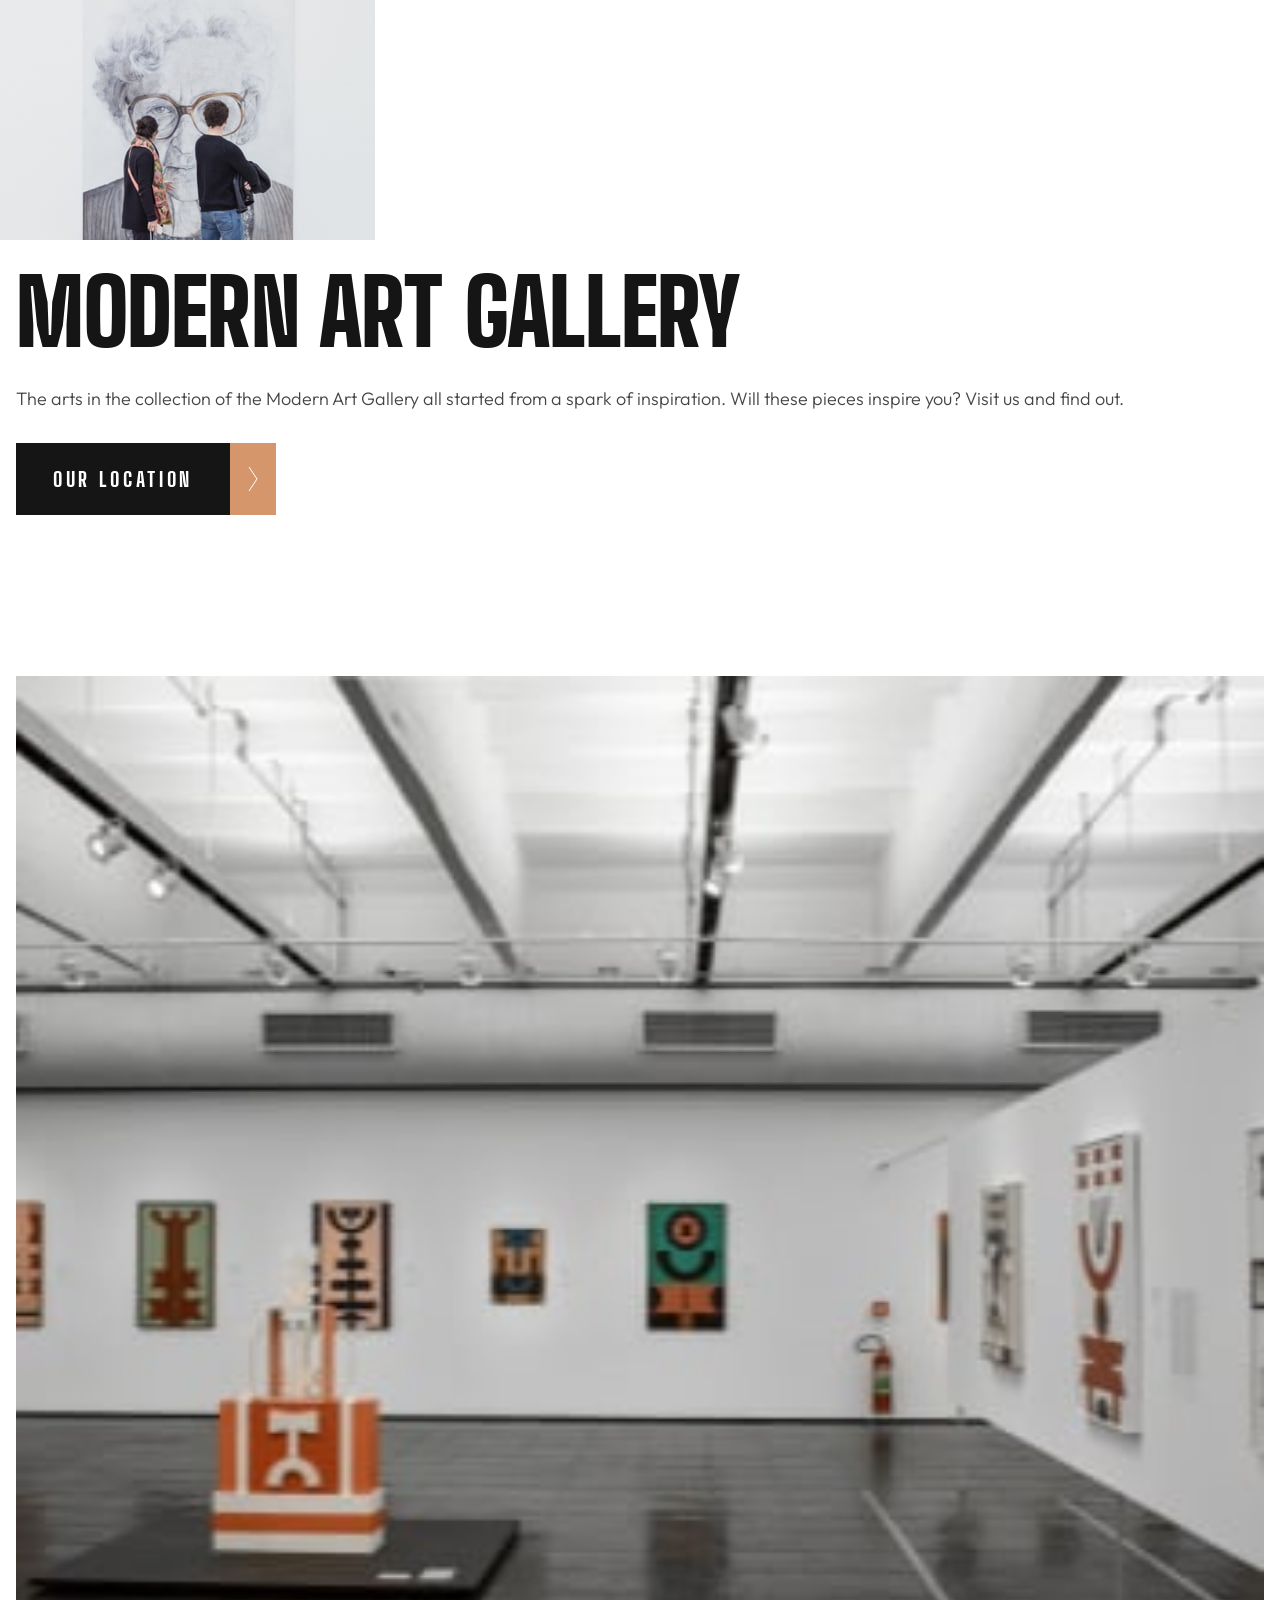
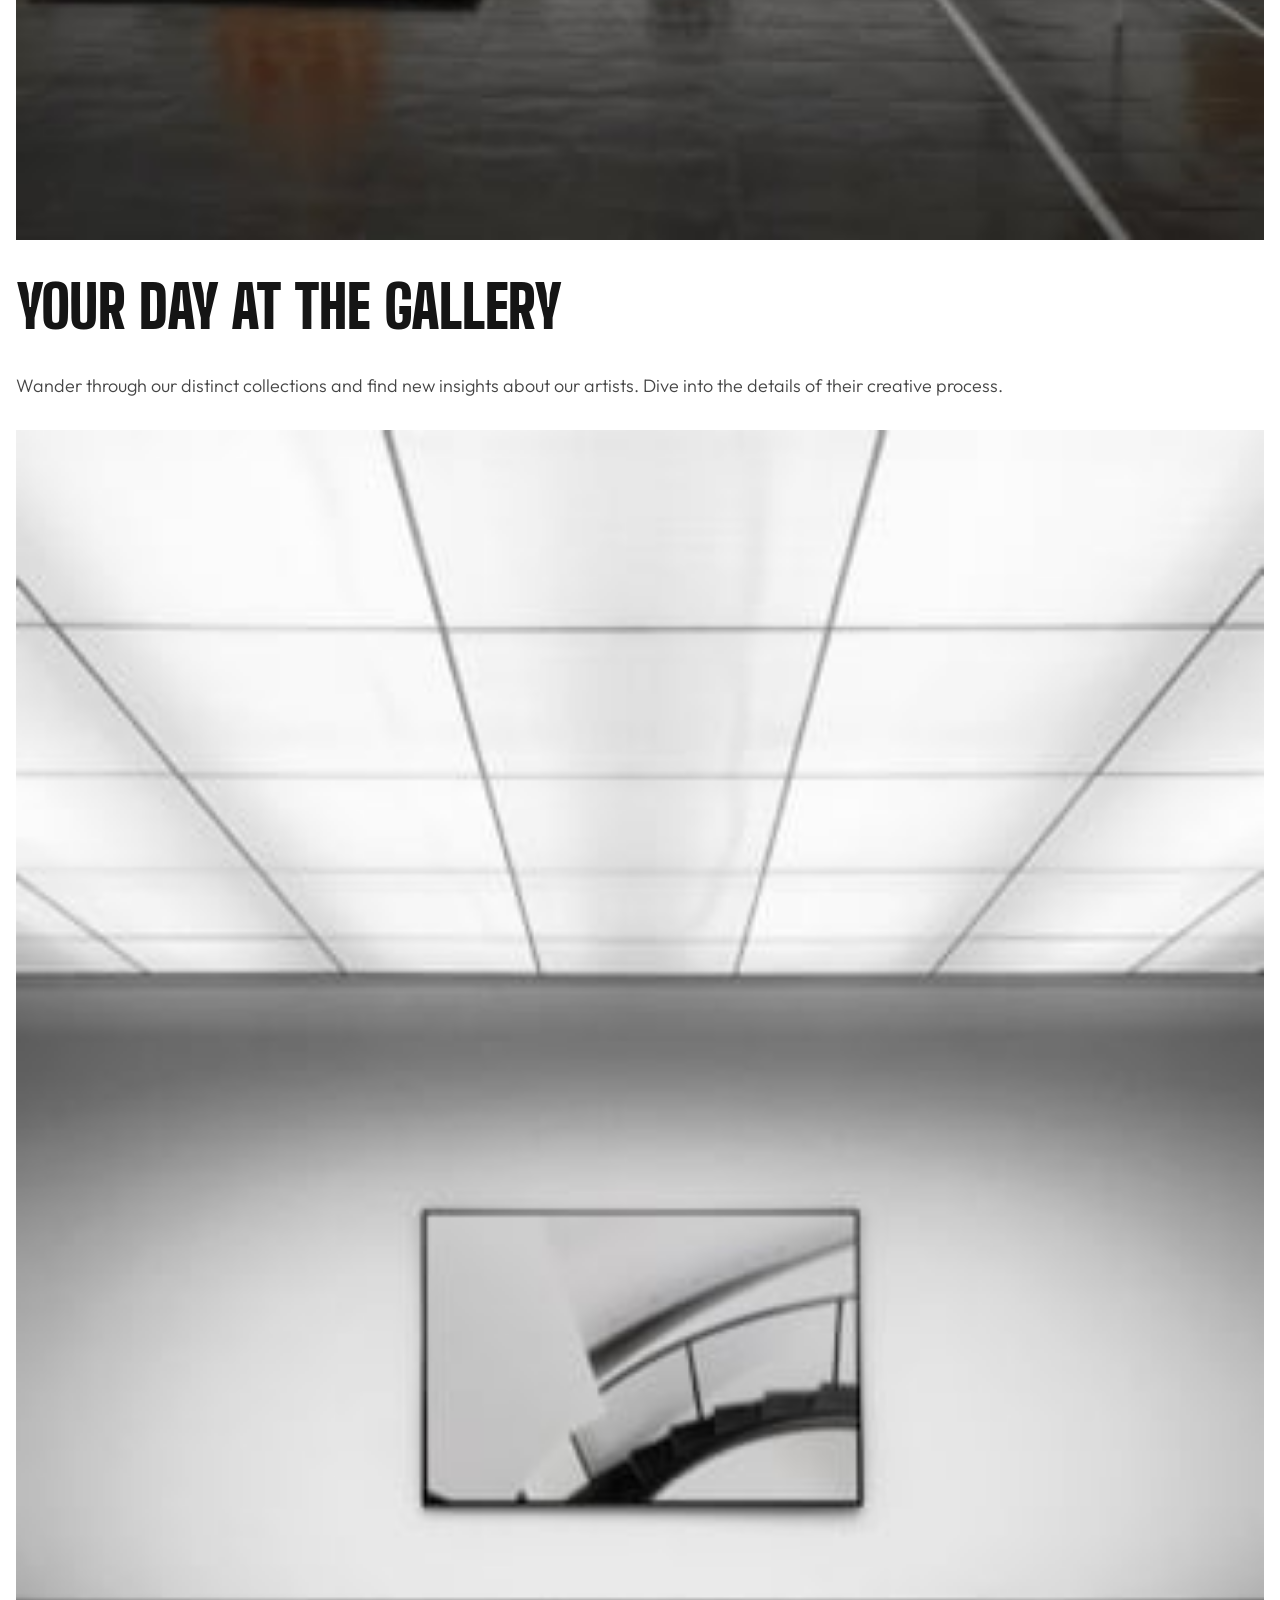
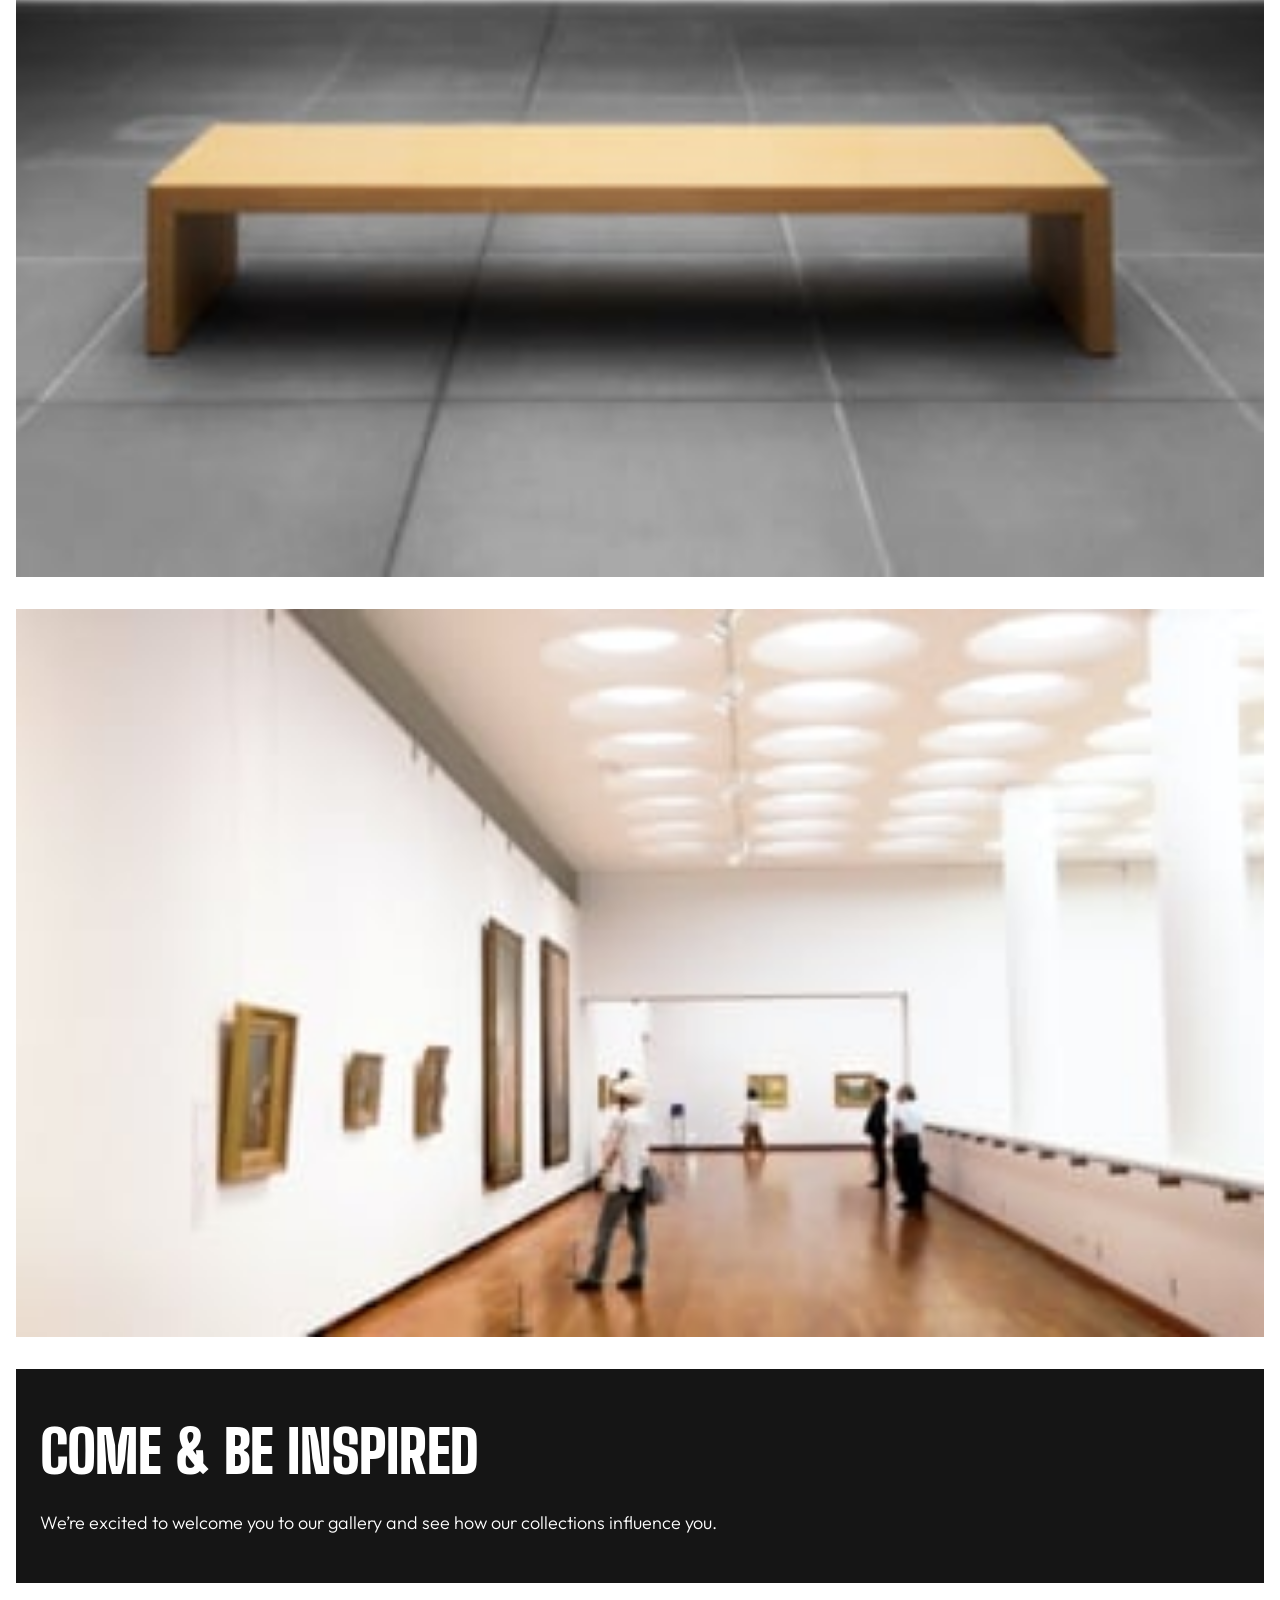
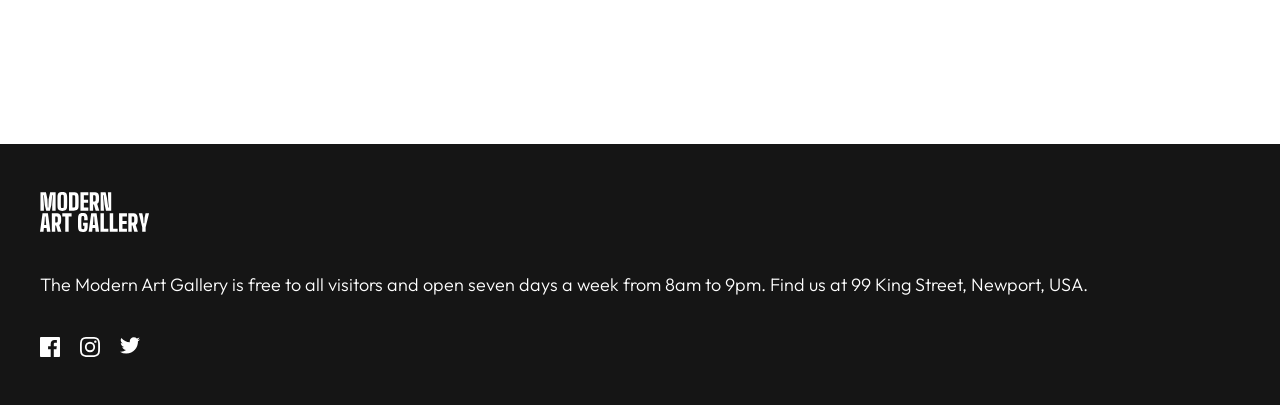
==== index.html @ 64b4a9fd "Added styling for mobile view layout and theme - Tablet and Desktop not yet complete" ====
<!DOCTYPE html>
<html lang='en'>
  <head>
    <meta charset='UTF-8'>
    <meta name='viewport' content='width=device-width, initial-scale=1.0'>
    <link rel='stylesheet' href='./style.css'>
    <link rel='shortcut icon' href='./assets/favicon-32x32.png' type='image/x-icon'>
    <title>Art Gallery | Welcome</title>
  </head>
  <body>
    <main class='container'>
      <picture>
        <img src='./assets/mobile/image-hero.jpg' alt=''>
      </picture>
      <div class='gallery-info section-wrapper'>
        <h1 class='text-preset-1'>MODERN ART GALLERY</h1>
        <p class='text-preset-7'>
          The arts in the collection of the Modern Art Gallery all started
          from a spark of inspiration. Will these pieces inspire you? Visit
          us and find out.
        </p>
        <a href='location.html' class='button text-preset-6'>
          <p class='text-preset-6 button-text'>OUR LOCATION</p>
          <div class='button-icon'>
            <img src='./assets/icon-arrow-right.svg' alt='' >
          </div>
          
        </a>
      </div>
    </main>

    <div class='container'>
      <section class='gallery-section section-wrapper'>
        <img src='./assets/mobile/image-grid-1.jpg' alt=''>
        <h2 class='text-preset-3'>YOUR DAY AT THE GALLERY</h2>
        <p class='text-preset-7'>
          Wander through our distinct collections and find new insights about
          our artists. Dive into the details of their creative process.
        </p>
      </section>
      <section class='inspiration-section section-wrapper'>
        <img src='./assets/mobile/image-grid-2.jpg' alt=''>
        <img src='./assets/mobile/image-grid-3.jpg' alt=''>
        <div class='dark-wrapper'>
          <h2 class='text-preset-3'>COME &amp; BE INSPIRED</h2>
          <p class='text-preset-7'>
            We’re excited to welcome you to our gallery and see how our collections
            influence you.
          </p>
        </div>
      </section>
    </div>

    <footer class='footer'>
      <img src='./assets/logo-light.svg' alt='Modern Art Gallery' class='footer-logo'>
      <p class='text-preset-7'>
        The Modern Art Gallery is free to all visitors and open seven days a week
        from 8am to 9pm. Find us at 99 King Street, Newport, USA.
      </p>
      <div class='social-media-icons'>
        <svg width="20" height="20" xmlns="http://www.w3.org/2000/svg">
          <path d="M18.896 0H1.104C.494 0 0 .494 0 1.104v17.793C0 19.506.494 20 1.104 20h9.58v-7.745H8.076V9.237h2.606V7.01c0-2.583 1.578-3.99 3.883-3.99 1.104 0 2.052.082 2.329.119v2.7h-1.598c-1.254 0-1.496.597-1.496 1.47v1.928h2.989l-.39 3.018h-2.6V20h5.098c.608 0 1.102-.494 1.102-1.104V1.104C20 .494 19.506 0 18.896 0Z" fill="#FFF"/>
        </svg>
        <svg width="20" height="20" xmlns="http://www.w3.org/2000/svg">
          <path d="M10 1.802c2.67 0 2.987.01 4.042.059 2.71.123 3.975 1.409 4.099 4.099.048 1.054.057 1.37.057 4.04 0 2.672-.01 2.988-.057 4.042-.124 2.687-1.387 3.975-4.1 4.099-1.054.048-1.37.058-4.041.058-2.67 0-2.987-.01-4.04-.058-2.718-.124-3.977-1.416-4.1-4.1-.048-1.054-.058-1.37-.058-4.041 0-2.67.01-2.986.058-4.04.124-2.69 1.387-3.977 4.1-4.1 1.054-.048 1.37-.058 4.04-.058ZM10 0C7.284 0 6.944.012 5.877.06 2.246.227.227 2.242.061 5.877.01 6.944 0 7.284 0 10s.012 3.057.06 4.123c.167 3.632 2.182 5.65 5.817 5.817 1.067.048 1.407.06 4.123.06s3.057-.012 4.123-.06c3.629-.167 5.652-2.182 5.816-5.817.05-1.066.061-1.407.061-4.123s-.012-3.056-.06-4.122C19.777 2.249 17.76.228 14.124.06 13.057.01 12.716 0 10 0Zm0 4.865a5.135 5.135 0 1 0 0 10.27 5.135 5.135 0 0 0 0-10.27Zm0 8.468a3.333 3.333 0 1 1 0-6.666 3.333 3.333 0 0 1 0 6.666Zm5.338-9.87a1.2 1.2 0 1 0 0 2.4 1.2 1.2 0 0 0 0-2.4Z" fill="#FFF"/>
        </svg>
        <svg width="20" height="17" xmlns="http://www.w3.org/2000/svg">
          <path d="M20 2.172a8.192 8.192 0 0 1-2.357.646 4.11 4.11 0 0 0 1.805-2.27 8.22 8.22 0 0 1-2.606.996A4.096 4.096 0 0 0 13.847.248c-2.65 0-4.596 2.472-3.998 5.037A11.648 11.648 0 0 1 1.392 1a4.109 4.109 0 0 0 1.27 5.478 4.086 4.086 0 0 1-1.858-.513c-.045 1.9 1.318 3.679 3.291 4.075a4.113 4.113 0 0 1-1.853.07 4.106 4.106 0 0 0 3.833 2.849A8.25 8.25 0 0 1 0 14.658a11.616 11.616 0 0 0 6.29 1.843c7.618 0 11.923-6.434 11.663-12.205A8.354 8.354 0 0 0 20 2.172Z" fill="#FFF"/>
        </svg>
      </div>
    </footer>
  </body>
</html>
---- style.css ----
/* 
#################################
####### Table Of Contents #######
#################################

1. Custom Properties
2. CSS Reset
3. Preset / Utility classes
4. Components
5. Global Layout
6. Section Specific

#################################
*/


/**********************************************************************/
/* #region 1. Custom Properties */
/**********************************************************************/

@font-face {
  font-family: 'Big Shoulders Display, Black';
  src: url('./assets/fonts/BigShouldersDisplay/BigShouldersDisplay-Black.ttf') format('truetype');
  font-weight: 900;
  font-style: normal;
  font-display: swap;
}

@font-face {
  font-family: 'Big Shoulders Display, ExtraBold';
  src: url('./assets/fonts/BigShouldersDisplay/BigShouldersDisplay-ExtraBold.ttf') format('truetype');
  font-style: normal;
  font-weight: 800;
  font-display: swap;
}

@font-face {
  font-family: 'Outfit, Light';
  src: url('./assets/fonts/outfit/Outfit-VariableFont_wght.ttf');
  font-weight: 300;
  font-style: normal;
  font-display: swap;
}



:root {
  /* Colors */
  --grey-700: #444444;
  --grey-900: #151515;
  --gold-500: #d5966c;
  --white-custom: #ffffff;
  
  /* Typography */
  --heading-font: 'Big Shoulders Display, Black', 'Arial Narrow', Impact, sans-serif;
  --heading-font-bold: 'Big Shoulders Display, ExtraBold', 'Arial Narrow', Impact, sans-serif;
  --font-body: 'Outfit, Light', system-ui, -apple-system, BlinkMacSystemFont, 'Segoe UI', Century Gothic, sans-serif;

  /* Spacing */
  --spacing-0: 0;             /* 0px  */
  --spacing-025: 0.125rem;     /* 2px  */
  --spacing-050: 0.25rem;      /* 4px  */
  --spacing-075: 0.375rem;     /* 6px  */
  --spacing-100: 0.5rem;      /* 8px  */
  --spacing-125: 0.625rem;    /* 10px */  
  --spacing-150: 0.75rem;     /* 12px */
  --spacing-200: 1rem;        /* 16px */
  --spacing-250: 1.25rem;     /* 20px */  
  --spacing-300: 1.5rem;      /* 24px */
  --spacing-400: 2rem;        /* 32px */
  --spacing-500: 2.5rem;      /* 40px */
  --spacing-600: 3rem;        /* 48px */
  --spacing-800: 4rem;        /* 64px */
  --spacing-1000: 5rem;       /* 80px */  

  /* Radius */
  --radius-0: 0;              /*  */
  --radius-4: 0.25rem;        /*  */
  --radius-6: 0.375rem;       /*  */  
  --radius-8: 0.5rem;         /*  */  
  --radius-10: 0.625rem;      /*  */
  --radius-12: 0.75rem;       /*  */
  --radius-16: 1rem;          /*  */
  --radius-20: 1.25rem;       /*  */
  --radius-24: 1.5rem;        /*  */ 
  --radius-full: 62.4375rem;  /*  */

  /* Theme and Color Variables */
  --bg-light: var(--white-custom);
  --bg-dark: var(--grey-900);

  --text-primary: var(--grey-900);
  --text-secondary: var(--grey-700);
  --text-light: var(--white-custom);

  --accent: var(--gold-500);
}

/**********************************************************************/
/* #endregion */


/**********************************************************************/
/* #region 2 CSS Reset */
/**********************************************************************/

*,
*::before,
*::after {
  box-sizing: border-box;
}

* {
  margin: 0;
}

body {
  letter-spacing: 0;
  -webkit-font-smoothing: antialiased;
  font-size: 1rem;
  height: 100dvh;
  display: grid;
  grid-template-rows: auto 1fr auto;
  gap: clamp(6.25rem, 0.5357rem + 11.9048vw, 11.25rem);
}

img,
picture,
video,
canvas,
svg {
  display: block;
  max-width: 100%;
}

input,
button,
textarea,
select {
  font: inherit;
  appearance: none;
}

p,
h1,
h2,
h3,
h4,
h5,
h6 {
  overflow-wrap: break-word;
}

p {
  text-wrap: pretty;
  color: var(--text-secondary);
}
h1, h2, h3, h4, h5, h6 {
  text-wrap: balance;
  color: var(--text-primary);
}

a {
  text-decoration: none;
  color: var(--white-custom);
}

/**********************************************************************/
/* #endregion */


/**********************************************************************/
/* #region 3 Preset / Utility classes */
/**********************************************************************/

.text-preset-1 {
  line-height: 0.9;
  font-family: var(--heading-font);
  font-size: clamp(3.75rem, 3.1071rem + 3.2143vw, 6rem);
}

.text-preset-2 {
  font-family: var(--heading-font);
  line-height: clamp(0.9, 0.7857 + 0.0149vw, 1);
  font-size: clamp(3.4375rem, 2.3661rem + 2.2321vw, 4.375rem);
}

.text-preset-3 {
  font-family: var(--heading-font);
  line-height: clamp(0.9, 0.7857 + 0.0149vw, 1);
  font-size: clamp(3.125rem, 2.4107rem + 1.4881vw, 3.75rem);
}

.text-preset-4 {
  font-family: var(--heading-font);
  line-height: 1;
  font-size: 2.25rem;
}

.text-preset-5 {
  line-height: 1.4;
  font-family: var(--font-body);
  font-size: 1.375rem;
}

.text-preset-6 {
  line-height: 0;
  letter-spacing: 0.2275rem;
  font-family: var(--heading-font-bold);
  font-size: 1.25rem;
}

.text-preset-7 {
  line-height: 1.4;
  font-family: var(--font-body);
  font-size: 1.125rem;
}


/**********************************************************************/
/* #endregion */


/**********************************************************************/
/* #region 4 Components */
/**********************************************************************/

/* Button base component and  */
.button {
  display: flex;
  justify-content: space-between;
  align-items: center;
  width: 16.25rem;
  height: 4.5rem;
  background-color: var(--bg-dark);
  text-align: center;

  &:hover {
    background-color: var(--accent);

    .button-icon {
      background-color: var(--bg-dark);
    }
  }
}

.button-text {
    text-align: center;
    width: 100%;
    color: var(--white-custom);
  }

.button:focus-visible {
  outline: var(--spacing-025) solid var(--accent);
  outline-offset: 0.2rem;
}

.button-icon {
  display: inherit;
  align-items: center;
  justify-content: center;
  background-color: var(--accent);
  width: 3.5rem;
  height: 4.5rem;
}

.button.back {
  flex-direction: row-reverse;
}


/**********************************************************************/
/* #endregion */


/**********************************************************************/
/* #region 5 Global Layout */
/**********************************************************************/

.container {
  display: grid;
  grid-template-rows: auto 1fr;
  gap: var(--spacing-400);

  .section-wrapper {
    display: flex;
    flex-direction: column;
    padding: 0 var(--spacing-200);
    gap: var(--spacing-400);
  }
}

.dark-wrapper {
  display: flex;
  flex-direction: column;
  gap: var(--spacing-300);
  padding: var(--spacing-600) var(--spacing-300);
  background-color: var(--bg-dark);
  color: var(--text-light);

    & h2, p {
      color: var(--text-light);
    }    
  }

  .footer {
    display: flex;
    flex-direction: column;
    gap: var(--spacing-500);
    background-color: var(--bg-dark);
    padding: var(--spacing-600) var(--spacing-500);

    & h3, p {
      color: var(--text-light);
    }

    .footer-logo {
      width: 6.875rem;
      height: 2.49875rem;
    }

    .social-media-icons {
      display: flex;
      gap: var(--spacing-250);
    }
  }



/**********************************************************************/
/* #endregion */


/**********************************************************************/
/* #region 6 Section Specific */
/**********************************************************************/



/**********************************************************************/
/* #endregion */
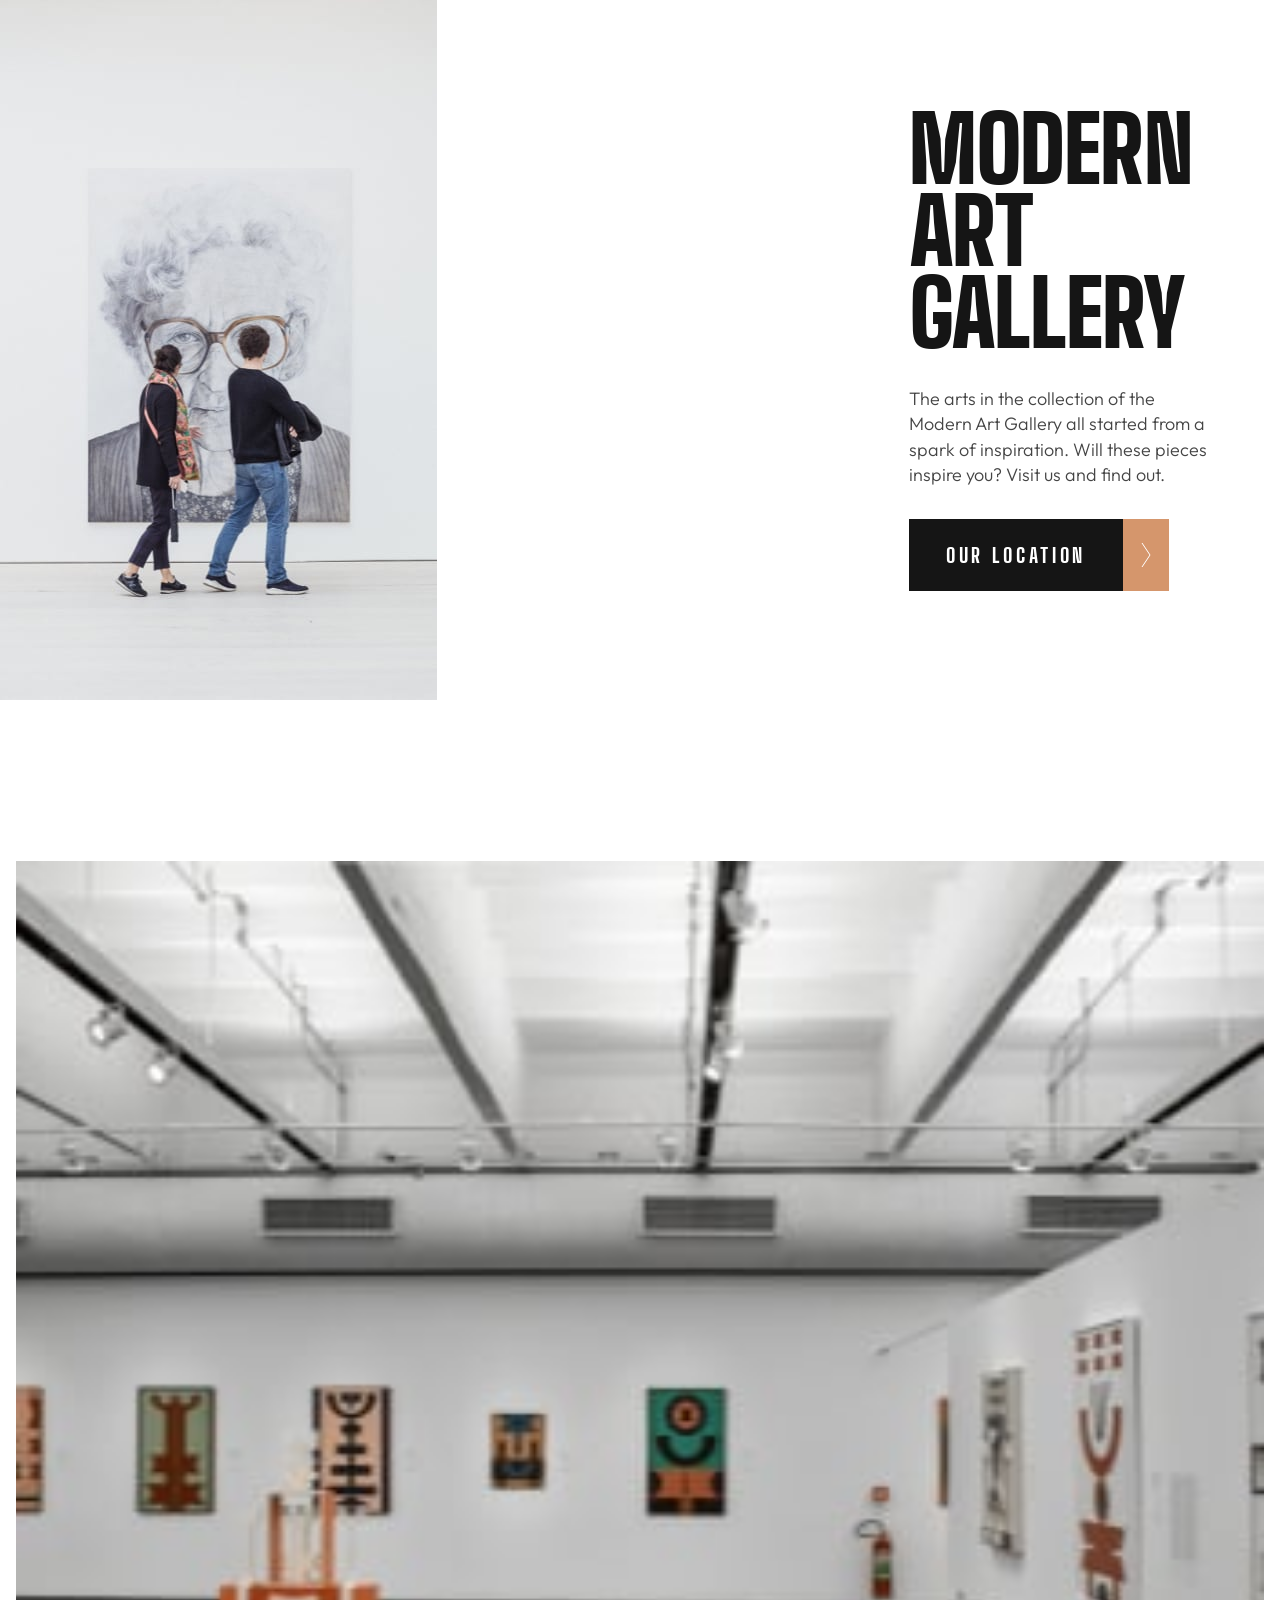
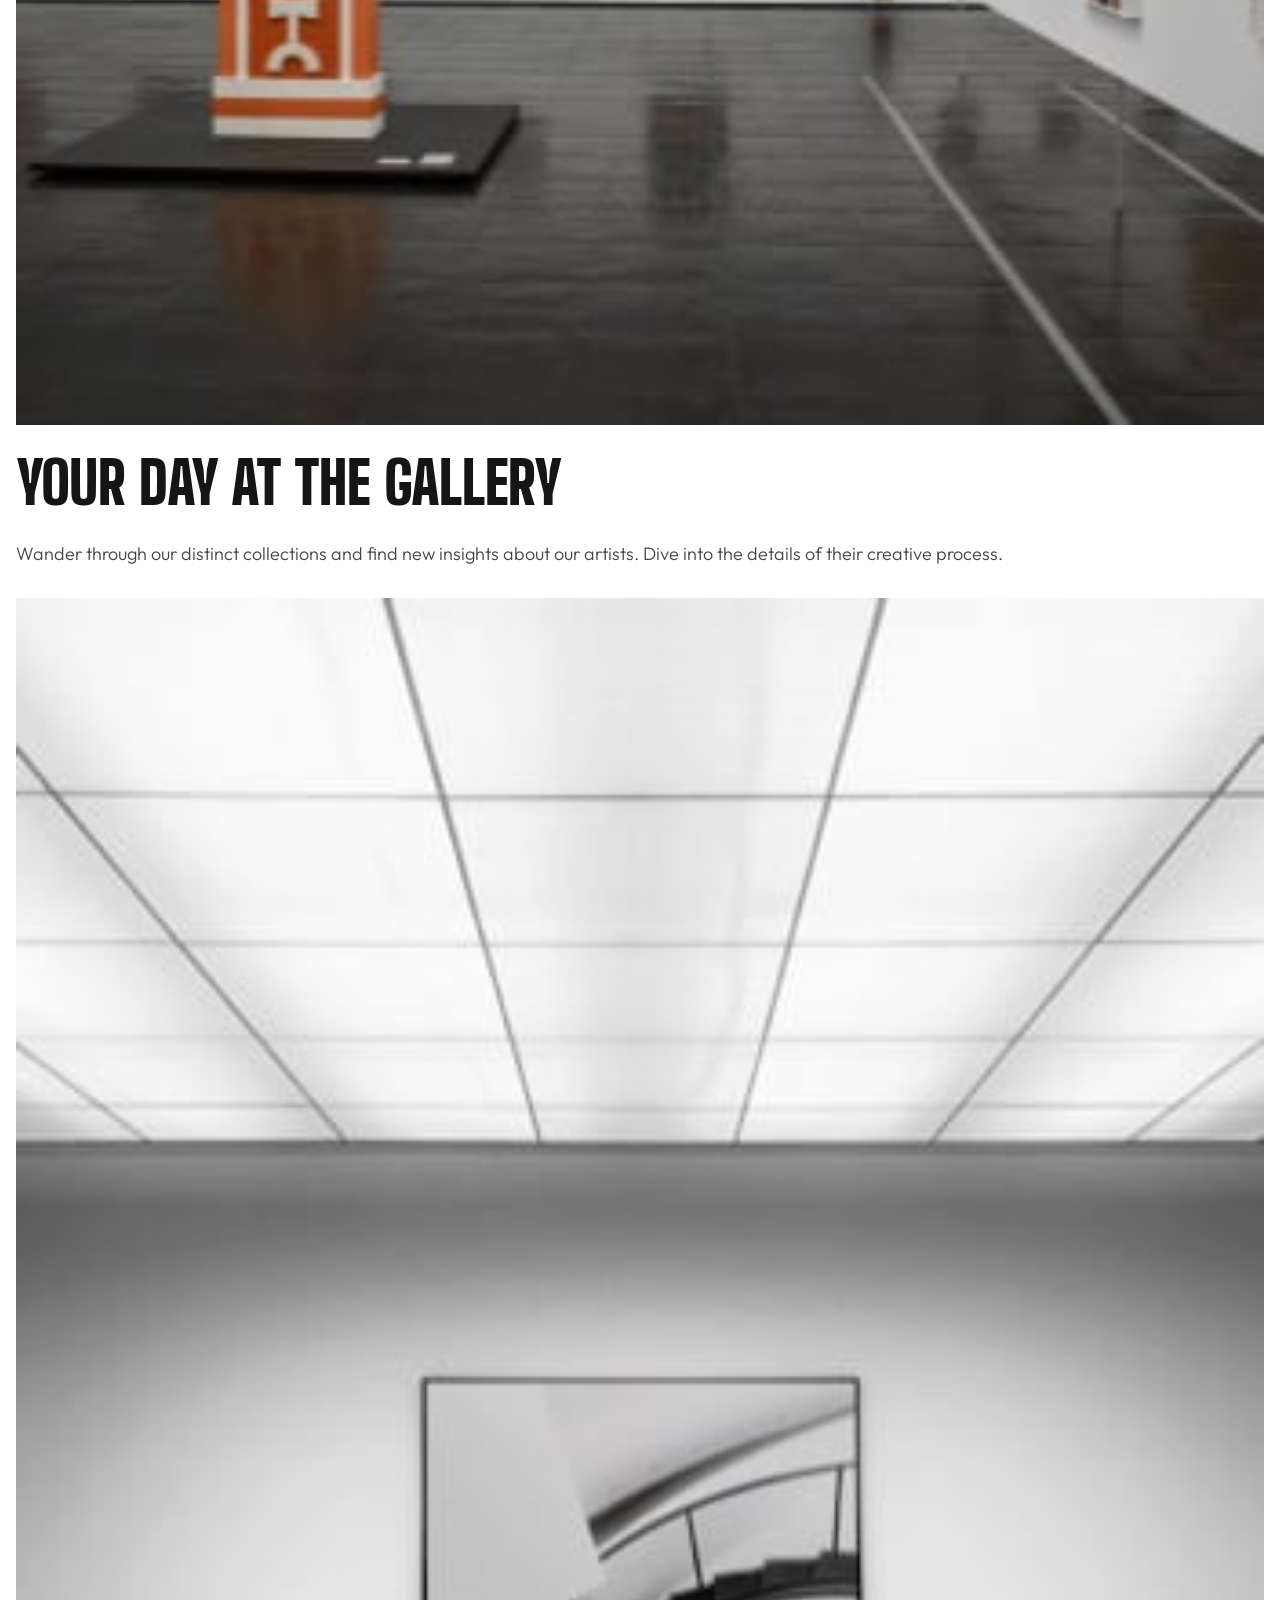
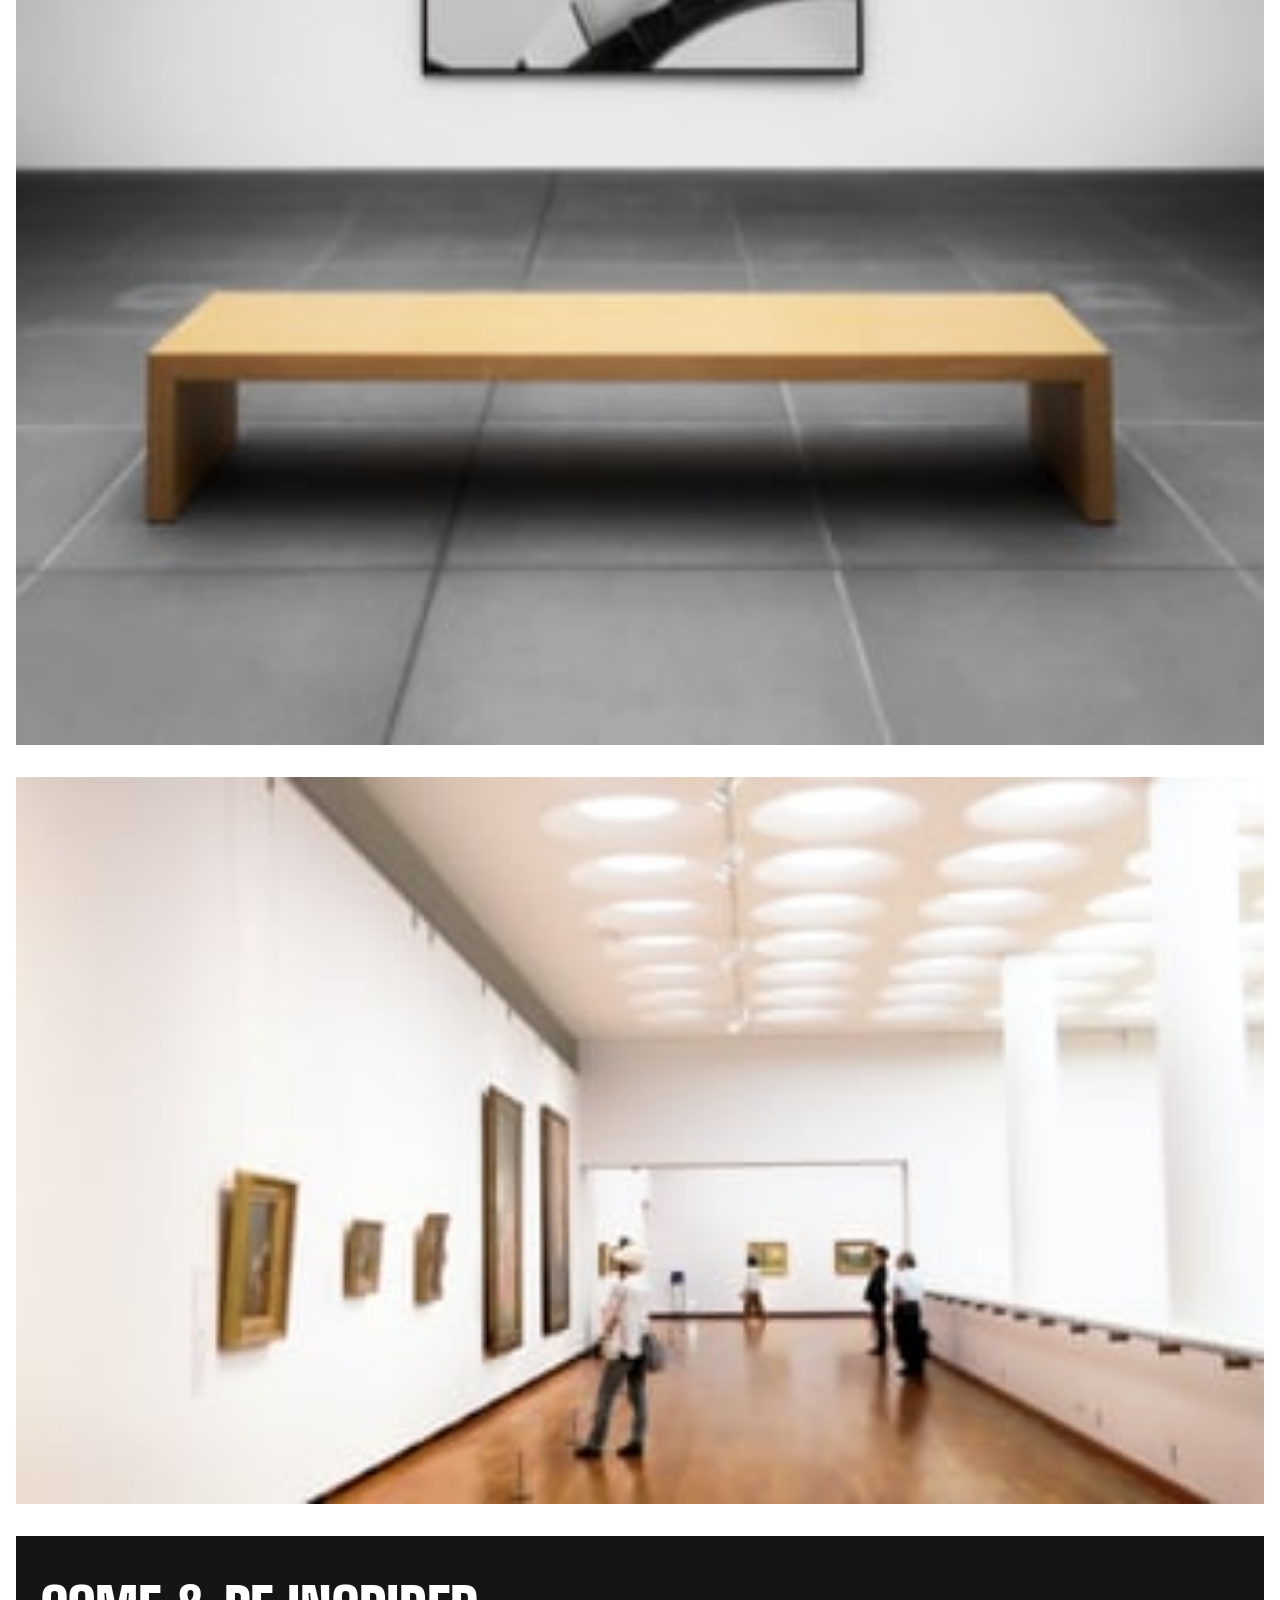
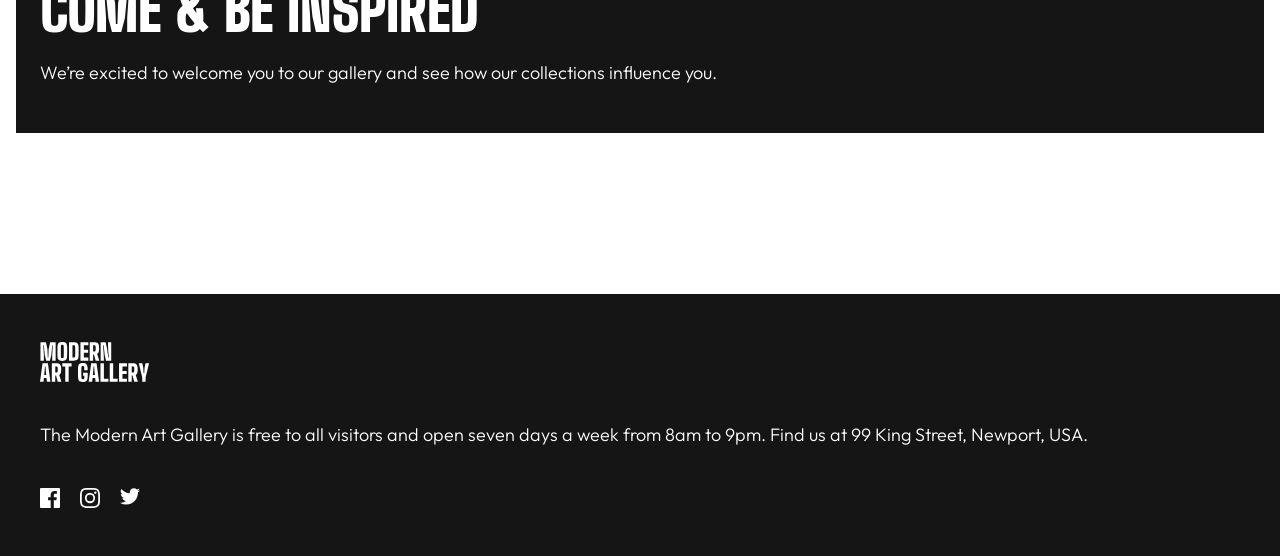
==== commit bdab471f: "Added styling to main section for tablets" ====
--- a/index.html
+++ b/index.html
@@ -9,7 +9,10 @@
   </head>
   <body>
     <main class='container'>
-      <picture>
+      <picture class='hero-img'>
+        <source media='(min-width: 1440px)' srcset='./assets/desktop/image-hero.jpg 1x, ./assets/desktop/image-hero@2x.jpg 2x' />
+        <source media='(min-width: 768px)' srcset='./assets/tablet/image-hero.jpg 1x, ./assets/tablet/image-hero@2x.jpg 2x' /> 
+        <source srcset='./assets/mobile/image-hero@2x.jpg '>
         <img src='./assets/mobile/image-hero.jpg' alt=''>
       </picture>
       <div class='gallery-info section-wrapper'>
@@ -22,7 +25,7 @@
         <a href='location.html' class='button text-preset-6'>
           <p class='text-preset-6 button-text'>OUR LOCATION</p>
           <div class='button-icon'>
-            <img src='./assets/icon-arrow-right.svg' alt='' >
+            <img src='./assets/icon-arrow-right.svg' alt='' class='hero-image'>
           </div>
           
         </a>
--- a/style.css
+++ b/style.css
@@ -181,13 +181,13 @@
 
 .text-preset-2 {
   font-family: var(--heading-font);
-  line-height: clamp(0.9, 0.7857 + 0.0149vw, 1);
+  line-height: clamp(90%, 78.57% + 0.0149vw, 100%);
   font-size: clamp(3.4375rem, 2.3661rem + 2.2321vw, 4.375rem);
 }
 
 .text-preset-3 {
   font-family: var(--heading-font);
-  line-height: clamp(0.9, 0.7857 + 0.0149vw, 1);
+  line-height: clamp(90%, 78.57% + 0.0149vw, 100%);
   font-size: clamp(3.125rem, 2.4107rem + 1.4881vw, 3.75rem);
 }
 
@@ -281,6 +281,25 @@
   display: grid;
   grid-template-rows: auto 1fr;
   gap: var(--spacing-400);
+  position: relative;
+
+  @media (min-width: 768px) {
+    grid-template-columns: 1fr;
+    grid-template-rows: 1fr;
+
+    .hero-img, .gallery-info {
+      grid-column: 1;
+      grid-row: 1;
+    }
+
+    .gallery-info {
+      z-index: 2;
+      margin-right: var(--spacing-600);
+      justify-self: end;
+      align-self: center;
+      max-width: 21.1875rem;
+    }
+  }
 
   .section-wrapper {
     display: flex;
@@ -336,6 +355,5 @@
 /**********************************************************************/
 
 
-
-/**********************************************************************/
-/* #endregion */
+/**********************************************************************/
+/* #endregion */
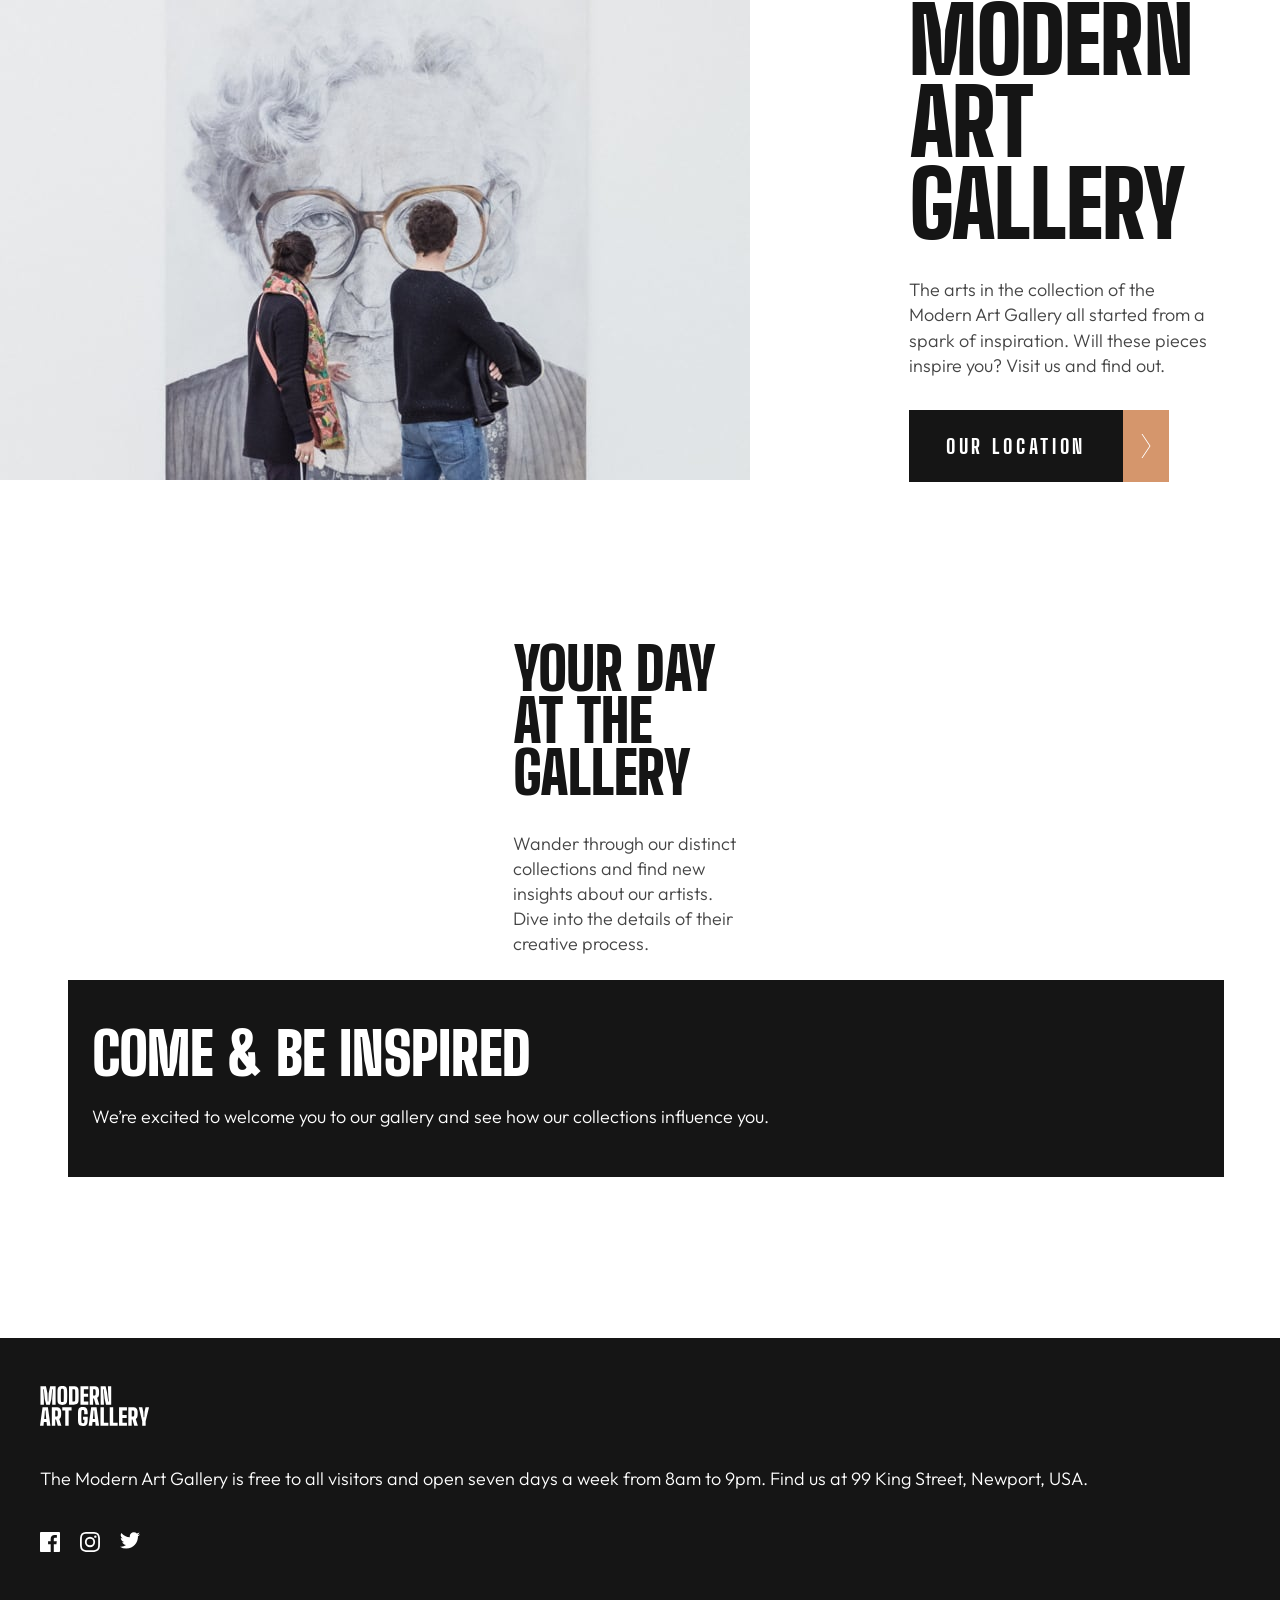
==== commit 2db005f3: "Added tablet styling to gallery" ====
--- a/index.html
+++ b/index.html
@@ -32,19 +32,33 @@
       </div>
     </main>
 
-    <div class='container'>
-      <section class='gallery-section section-wrapper'>
-        <img src='./assets/mobile/image-grid-1.jpg' alt=''>
-        <h2 class='text-preset-3'>YOUR DAY AT THE GALLERY</h2>
-        <p class='text-preset-7'>
-          Wander through our distinct collections and find new insights about
-          our artists. Dive into the details of their creative process.
-        </p>
+    <div class='gallery container'>
+      <section class='gallery-section'>
+        <picture class='gallery-img'>
+          <source media='(min-width: 768px)' srcset='./assets/tablet/image-grid-1.jpg 1x, ./assets/tablet/image-grid-1@2x.jpg 2x' />
+          <source srcset='./assets/mobile/image-grid-1@2x.jpg' />
+          <img src='./assets/mobile/image-grid-1.jpg' alt=''>
+        </picture>
+        <div class='gallery-section-info'>
+          <h2 class='text-preset-3'>YOUR DAY AT THE GALLERY</h2>
+          <p class='text-preset-7'>
+            Wander through our distinct collections and find new insights about
+            our artists. Dive into the details of their creative process.
+          </p>
+        </div>
       </section>
-      <section class='inspiration-section section-wrapper'>
-        <img src='./assets/mobile/image-grid-2.jpg' alt=''>
-        <img src='./assets/mobile/image-grid-3.jpg' alt=''>
-        <div class='dark-wrapper'>
+      <section class='inspiration-section'>
+        <picture class='image2'>
+          <source media='(min-width: 768px)' srcset='./assets/tablet/image-grid-2.jpg 1x, ./assets/tablet/image-grid-2@2x.jpg 2x' />
+          <source srcset='./assets/mobile/image-grid-2@2x.jpg' />
+          <img src='./assets/mobile/image-grid-2.jpg' alt=''>
+        </picture>
+        <picture class='image3'>
+          <source media='(min-width: 768px)' srcset='./assets/tablet/image-grid-3.jpg 1x, ./assets/tablet/image-grid-3@2x.jpg 2x' />
+          <source srcset='./assets/mobile/image-grid-3@2x.jpg' />
+          <img src='./assets/mobile/image-grid-3.jpg' alt=''>
+        </picture>
+        <div class='dark-wrapper info'>
           <h2 class='text-preset-3'>COME &amp; BE INSPIRED</h2>
           <p class='text-preset-7'>
             We’re excited to welcome you to our gallery and see how our collections
--- a/style.css
+++ b/style.css
@@ -281,7 +281,13 @@
   display: grid;
   grid-template-rows: auto 1fr;
   gap: var(--spacing-400);
-  position: relative;
+
+  .section-wrapper {
+    display: flex;
+    flex-direction: column;
+    padding: 0 var(--spacing-200);
+    gap: var(--spacing-400);
+  }
 
   @media (min-width: 768px) {
     grid-template-columns: 1fr;
@@ -299,13 +305,6 @@
       align-self: center;
       max-width: 21.1875rem;
     }
-  }
-
-  .section-wrapper {
-    display: flex;
-    flex-direction: column;
-    padding: 0 var(--spacing-200);
-    gap: var(--spacing-400);
   }
 }
 
@@ -354,6 +353,78 @@
 /* #region 6 Section Specific */
 /**********************************************************************/
 
-
-/**********************************************************************/
-/* #endregion */
+.gallery.container {
+  @media (min-width: 768px) {
+    padding: 0 var(--spacing-500);
+    gap: var(--spacing-150);
+  }
+}
+
+.gallery-section {
+  display: flex;
+  flex-direction: column;
+  align-items: center;
+  justify-content: center;
+  padding: 0 var(--spacing-200);
+  gap: var(--spacing-400);
+  width: 100%;
+
+  @media (min-width: 768px) {
+    display: grid;
+    grid-template-columns: auto auto;
+    grid-template-rows: auto;
+
+    .gallery-section-info {
+      grid-column: 1;
+      grid-row: 1;
+      align-self: center;
+      max-width: 223px;
+    }
+
+    .gallery-img  {
+      grid-column: 2;
+      grid-row: 1;
+    }
+  }
+}
+
+.gallery-section-info {
+  display: flex;
+  flex-direction: column;
+  gap: var(--spacing-400);
+}
+
+.inspiration-section {
+  display: flex;
+  flex-direction: column;
+  padding: 0 var(--spacing-200);
+  gap: var(--spacing-400);
+
+  @media (min-width: 768px) {
+    display: grid;
+    grid-template-columns: auto 1fr;
+    grid-template-rows: auto 1fr;
+    grid-template-areas: 
+      'image2 image3'
+      'image2 info';
+    gap: var(--spacing-150);
+
+    .image2 {
+      grid-area: image2;
+      /* align-self: stretch; */
+    }
+
+    .image3 {
+      width: 280px;
+      align-self: stretch;
+      grid-area: image3;
+    }
+
+    .dark-wrapper {
+      grid-area: info;
+    }
+  }
+}
+
+/**********************************************************************/
+/* #endregion */
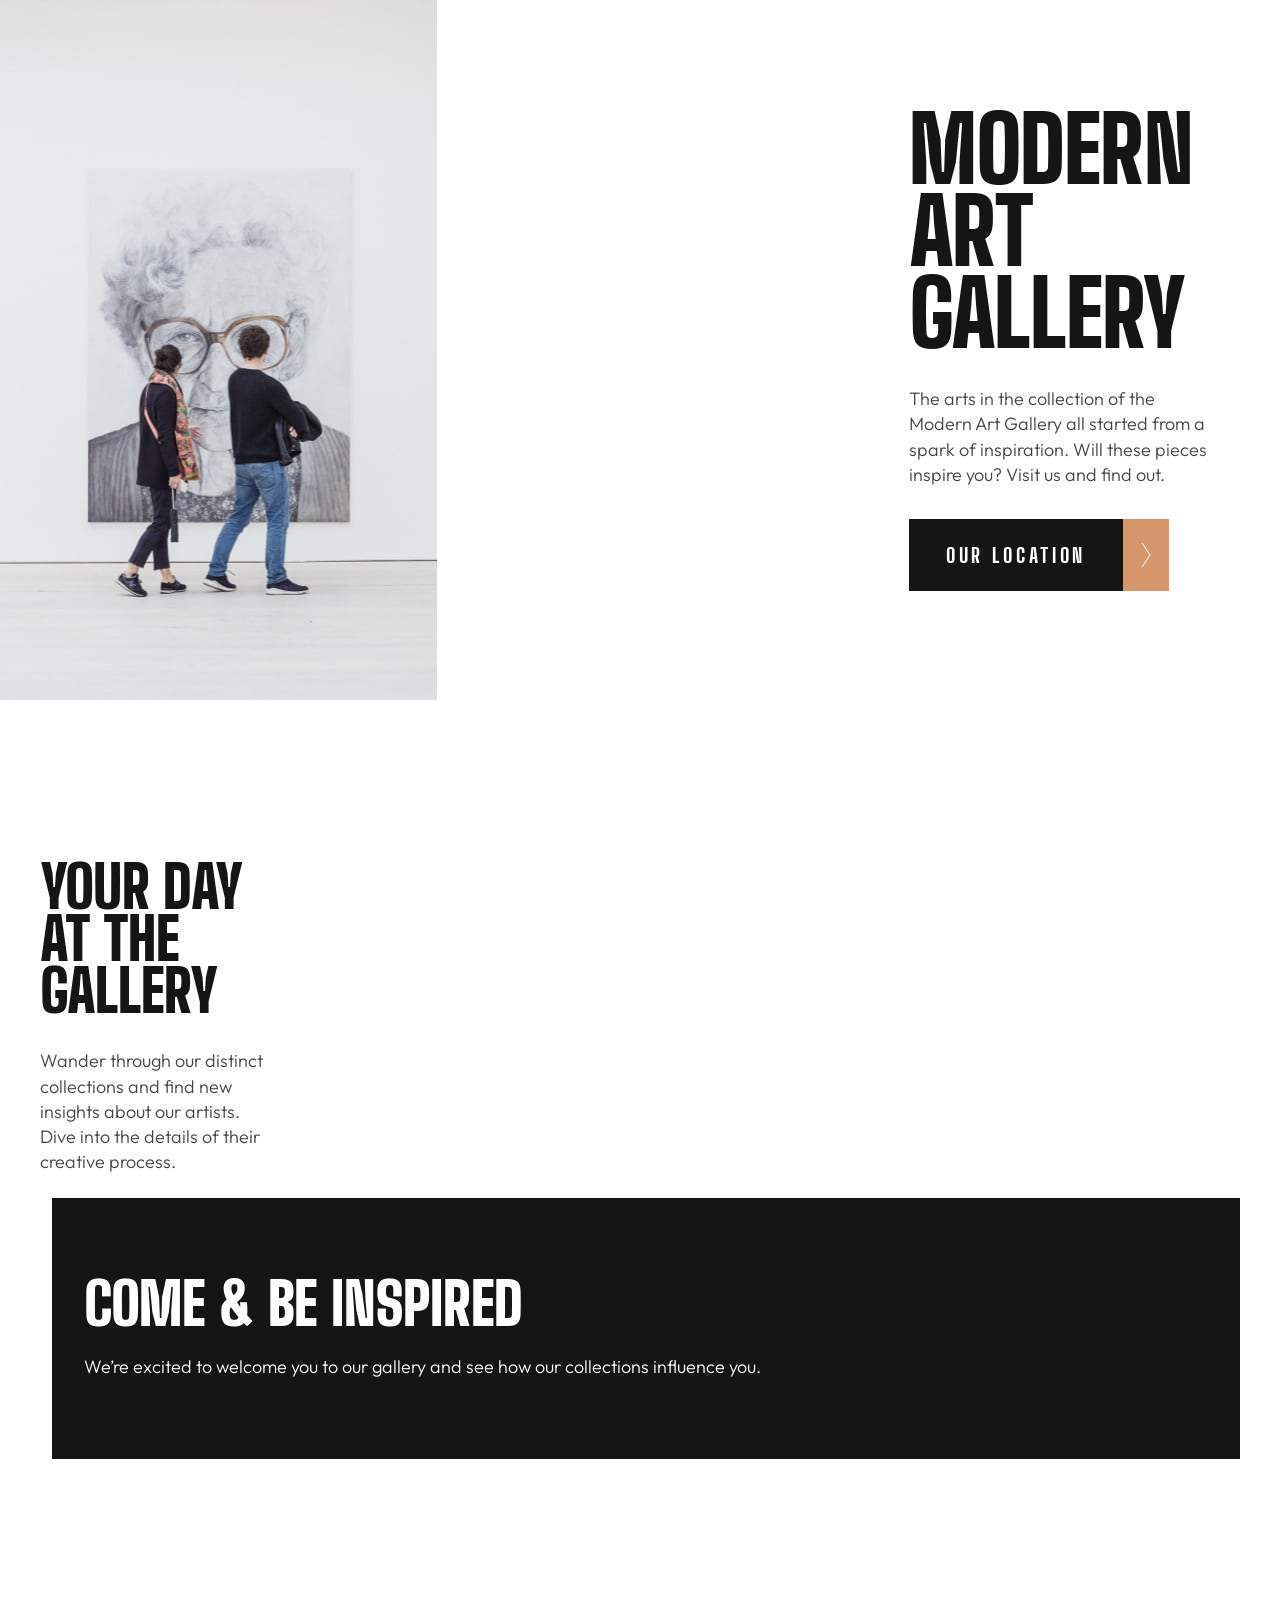
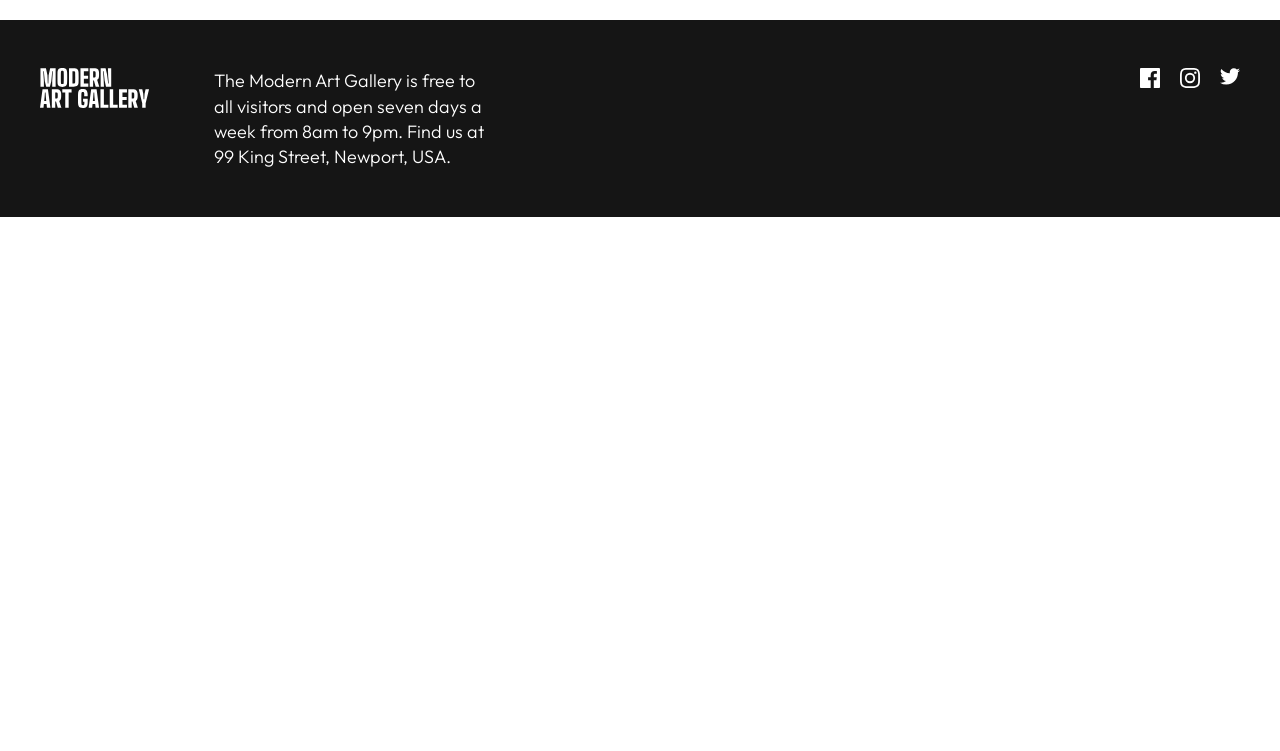
==== commit 0ba4cfe5: "Added focus styling to social media icons" ====
--- a/index.html
+++ b/index.html
@@ -22,12 +22,11 @@
           from a spark of inspiration. Will these pieces inspire you? Visit
           us and find out.
         </p>
-        <a href='location.html' class='button text-preset-6'>
+        <a href='location.html' class='button text-preset-6' tabindex='0'>
           <p class='text-preset-6 button-text'>OUR LOCATION</p>
           <div class='button-icon'>
             <img src='./assets/icon-arrow-right.svg' alt='' class='hero-image'>
           </div>
-          
         </a>
       </div>
     </main>
@@ -35,6 +34,7 @@
     <div class='gallery container'>
       <section class='gallery-section'>
         <picture class='gallery-img'>
+          <source media='(min-width: 1440px)' srcset='./assets/desktop/image-grid-1.jpg 1x, ./assets/desktop/image-grid-1@2x.jpg 2x' />
           <source media='(min-width: 768px)' srcset='./assets/tablet/image-grid-1.jpg 1x, ./assets/tablet/image-grid-1@2x.jpg 2x' />
           <source srcset='./assets/mobile/image-grid-1@2x.jpg' />
           <img src='./assets/mobile/image-grid-1.jpg' alt=''>
@@ -49,11 +49,13 @@
       </section>
       <section class='inspiration-section'>
         <picture class='image2'>
+          <source media='(min-width: 1440px)' srcset='./assets/desktop/image-grid-2.jpg 1x, ./assets/desktop/image-grid-2@2x.jpg 2x' />
           <source media='(min-width: 768px)' srcset='./assets/tablet/image-grid-2.jpg 1x, ./assets/tablet/image-grid-2@2x.jpg 2x' />
           <source srcset='./assets/mobile/image-grid-2@2x.jpg' />
           <img src='./assets/mobile/image-grid-2.jpg' alt=''>
         </picture>
         <picture class='image3'>
+          <source media='(min-width: 1440px)' srcset='./assets/desktop/image-grid-3.jpg 1x, ./assets/desktop/image-grid-3@2x.jpg 2x' />
           <source media='(min-width: 768px)' srcset='./assets/tablet/image-grid-3.jpg 1x, ./assets/tablet/image-grid-3@2x.jpg 2x' />
           <source srcset='./assets/mobile/image-grid-3@2x.jpg' />
           <img src='./assets/mobile/image-grid-3.jpg' alt=''>
@@ -69,22 +71,30 @@
     </div>
 
     <footer class='footer'>
-      <img src='./assets/logo-light.svg' alt='Modern Art Gallery' class='footer-logo'>
-      <p class='text-preset-7'>
-        The Modern Art Gallery is free to all visitors and open seven days a week
-        from 8am to 9pm. Find us at 99 King Street, Newport, USA.
-      </p>
+      <div class='footer-info'>
+        <img src='./assets/logo-light.svg' alt='Modern Art Gallery' class='footer-logo'>
+        <p class='text-preset-7'>
+          The Modern Art Gallery is free to all visitors and open seven days a week
+          from 8am to 9pm. Find us at 99 King Street, Newport, USA.
+        </p>
+      </div>
       <div class='social-media-icons'>
-        <svg width="20" height="20" xmlns="http://www.w3.org/2000/svg">
-          <path d="M18.896 0H1.104C.494 0 0 .494 0 1.104v17.793C0 19.506.494 20 1.104 20h9.58v-7.745H8.076V9.237h2.606V7.01c0-2.583 1.578-3.99 3.883-3.99 1.104 0 2.052.082 2.329.119v2.7h-1.598c-1.254 0-1.496.597-1.496 1.47v1.928h2.989l-.39 3.018h-2.6V20h5.098c.608 0 1.102-.494 1.102-1.104V1.104C20 .494 19.506 0 18.896 0Z" fill="#FFF"/>
-        </svg>
-        <svg width="20" height="20" xmlns="http://www.w3.org/2000/svg">
-          <path d="M10 1.802c2.67 0 2.987.01 4.042.059 2.71.123 3.975 1.409 4.099 4.099.048 1.054.057 1.37.057 4.04 0 2.672-.01 2.988-.057 4.042-.124 2.687-1.387 3.975-4.1 4.099-1.054.048-1.37.058-4.041.058-2.67 0-2.987-.01-4.04-.058-2.718-.124-3.977-1.416-4.1-4.1-.048-1.054-.058-1.37-.058-4.041 0-2.67.01-2.986.058-4.04.124-2.69 1.387-3.977 4.1-4.1 1.054-.048 1.37-.058 4.04-.058ZM10 0C7.284 0 6.944.012 5.877.06 2.246.227.227 2.242.061 5.877.01 6.944 0 7.284 0 10s.012 3.057.06 4.123c.167 3.632 2.182 5.65 5.817 5.817 1.067.048 1.407.06 4.123.06s3.057-.012 4.123-.06c3.629-.167 5.652-2.182 5.816-5.817.05-1.066.061-1.407.061-4.123s-.012-3.056-.06-4.122C19.777 2.249 17.76.228 14.124.06 13.057.01 12.716 0 10 0Zm0 4.865a5.135 5.135 0 1 0 0 10.27 5.135 5.135 0 0 0 0-10.27Zm0 8.468a3.333 3.333 0 1 1 0-6.666 3.333 3.333 0 0 1 0 6.666Zm5.338-9.87a1.2 1.2 0 1 0 0 2.4 1.2 1.2 0 0 0 0-2.4Z" fill="#FFF"/>
-        </svg>
-        <svg width="20" height="17" xmlns="http://www.w3.org/2000/svg">
-          <path d="M20 2.172a8.192 8.192 0 0 1-2.357.646 4.11 4.11 0 0 0 1.805-2.27 8.22 8.22 0 0 1-2.606.996A4.096 4.096 0 0 0 13.847.248c-2.65 0-4.596 2.472-3.998 5.037A11.648 11.648 0 0 1 1.392 1a4.109 4.109 0 0 0 1.27 5.478 4.086 4.086 0 0 1-1.858-.513c-.045 1.9 1.318 3.679 3.291 4.075a4.113 4.113 0 0 1-1.853.07 4.106 4.106 0 0 0 3.833 2.849A8.25 8.25 0 0 1 0 14.658a11.616 11.616 0 0 0 6.29 1.843c7.618 0 11.923-6.434 11.663-12.205A8.354 8.354 0 0 0 20 2.172Z" fill="#FFF"/>
-        </svg>
+        <a href='https://www.facebook.com' class='icon' aria-label='Go to Facebook' tabindex='0'>
+          <svg width="20" height="20" xmlns="http://www.w3.org/2000/svg" aria-hidden='true' >
+            <path d="M18.896 0H1.104C.494 0 0 .494 0 1.104v17.793C0 19.506.494 20 1.104 20h9.58v-7.745H8.076V9.237h2.606V7.01c0-2.583 1.578-3.99 3.883-3.99 1.104 0 2.052.082 2.329.119v2.7h-1.598c-1.254 0-1.496.597-1.496 1.47v1.928h2.989l-.39 3.018h-2.6V20h5.098c.608 0 1.102-.494 1.102-1.104V1.104C20 .494 19.506 0 18.896 0Z" fill="#FFF"/>
+          </svg>
+        </a>
+        <a href='https://www.instagram.com' class='icon' aria-label='Go to Instagram' tabindex='0'>
+          <svg width="20" height="20" xmlns="http://www.w3.org/2000/svg" aria-hidden='true'>
+            <path d="M10 1.802c2.67 0 2.987.01 4.042.059 2.71.123 3.975 1.409 4.099 4.099.048 1.054.057 1.37.057 4.04 0 2.672-.01 2.988-.057 4.042-.124 2.687-1.387 3.975-4.1 4.099-1.054.048-1.37.058-4.041.058-2.67 0-2.987-.01-4.04-.058-2.718-.124-3.977-1.416-4.1-4.1-.048-1.054-.058-1.37-.058-4.041 0-2.67.01-2.986.058-4.04.124-2.69 1.387-3.977 4.1-4.1 1.054-.048 1.37-.058 4.04-.058ZM10 0C7.284 0 6.944.012 5.877.06 2.246.227.227 2.242.061 5.877.01 6.944 0 7.284 0 10s.012 3.057.06 4.123c.167 3.632 2.182 5.65 5.817 5.817 1.067.048 1.407.06 4.123.06s3.057-.012 4.123-.06c3.629-.167 5.652-2.182 5.816-5.817.05-1.066.061-1.407.061-4.123s-.012-3.056-.06-4.122C19.777 2.249 17.76.228 14.124.06 13.057.01 12.716 0 10 0Zm0 4.865a5.135 5.135 0 1 0 0 10.27 5.135 5.135 0 0 0 0-10.27Zm0 8.468a3.333 3.333 0 1 1 0-6.666 3.333 3.333 0 0 1 0 6.666Zm5.338-9.87a1.2 1.2 0 1 0 0 2.4 1.2 1.2 0 0 0 0-2.4Z" fill="#FFF"/>
+          </svg>
+        </a>
+        <a href='https://www.x.com' class='icon' aria-label='Go to x formerly Twitter' tabindex='0'>
+          <svg width="20" height="17" xmlns="http://www.w3.org/2000/svg" aria-hidden='true'>
+            <path d="M20 2.172a8.192 8.192 0 0 1-2.357.646 4.11 4.11 0 0 0 1.805-2.27 8.22 8.22 0 0 1-2.606.996A4.096 4.096 0 0 0 13.847.248c-2.65 0-4.596 2.472-3.998 5.037A11.648 11.648 0 0 1 1.392 1a4.109 4.109 0 0 0 1.27 5.478 4.086 4.086 0 0 1-1.858-.513c-.045 1.9 1.318 3.679 3.291 4.075a4.113 4.113 0 0 1-1.853.07 4.106 4.106 0 0 0 3.833 2.849A8.25 8.25 0 0 1 0 14.658a11.616 11.616 0 0 0 6.29 1.843c7.618 0 11.923-6.434 11.663-12.205A8.354 8.354 0 0 0 20 2.172Z" fill="#FFF"/>
+          </svg>
+        </a>
       </div>
     </footer>
   </body>
-</html>+</html>
--- a/style.css
+++ b/style.css
@@ -225,7 +225,7 @@
 /* #region 4 Components */
 /**********************************************************************/
 
-/* Button base component and  */
+/* Button base component  */
 .button {
   display: flex;
   justify-content: space-between;
@@ -268,6 +268,22 @@
   flex-direction: row-reverse;
 }
 
+/* Focus styling for social media links */
+a.icon {
+  max-height: fit-content;
+}
+
+a.icon:focus-visible {
+  outline: var(--spacing-025) solid var(--accent);
+  outline-offset: 0.2rem;
+  transition: 0.3s ease;
+}
+
+a.icon:hover svg path {
+  fill: var(--accent);
+  transition: 0.3s ease;
+}
+
 
 /**********************************************************************/
 /* #endregion */
@@ -318,7 +334,11 @@
 
     & h2, p {
       color: var(--text-light);
-    }    
+    }  
+    
+    @media (min-width: 768px) {
+      padding: var(--spacing-1000) var(--spacing-400);
+    }
   }
 
   .footer {
@@ -332,6 +352,12 @@
       color: var(--text-light);
     }
 
+    .footer-info {
+      display: flex;
+      flex-direction: column;
+      gap: var(--spacing-500);
+    }
+
     .footer-logo {
       width: 6.875rem;
       height: 2.49875rem;
@@ -340,6 +366,17 @@
     .social-media-icons {
       display: flex;
       gap: var(--spacing-250);
+    }
+
+    @media (min-width: 768px) {
+      flex-direction: row;
+      justify-content: space-between;
+
+      .footer-info {
+        flex-direction: row;
+        max-width: 28.125rem;
+        gap: var(--spacing-800);
+      }
     }
   }
 
@@ -371,8 +408,9 @@
 
   @media (min-width: 768px) {
     display: grid;
-    grid-template-columns: auto auto;
+    grid-template-columns: 1fr auto;
     grid-template-rows: auto;
+    padding: 0;
 
     .gallery-section-info {
       grid-column: 1;
@@ -408,10 +446,10 @@
       'image2 image3'
       'image2 info';
     gap: var(--spacing-150);
+    padding: 0;
 
     .image2 {
       grid-area: image2;
-      /* align-self: stretch; */
     }
 
     .image3 {
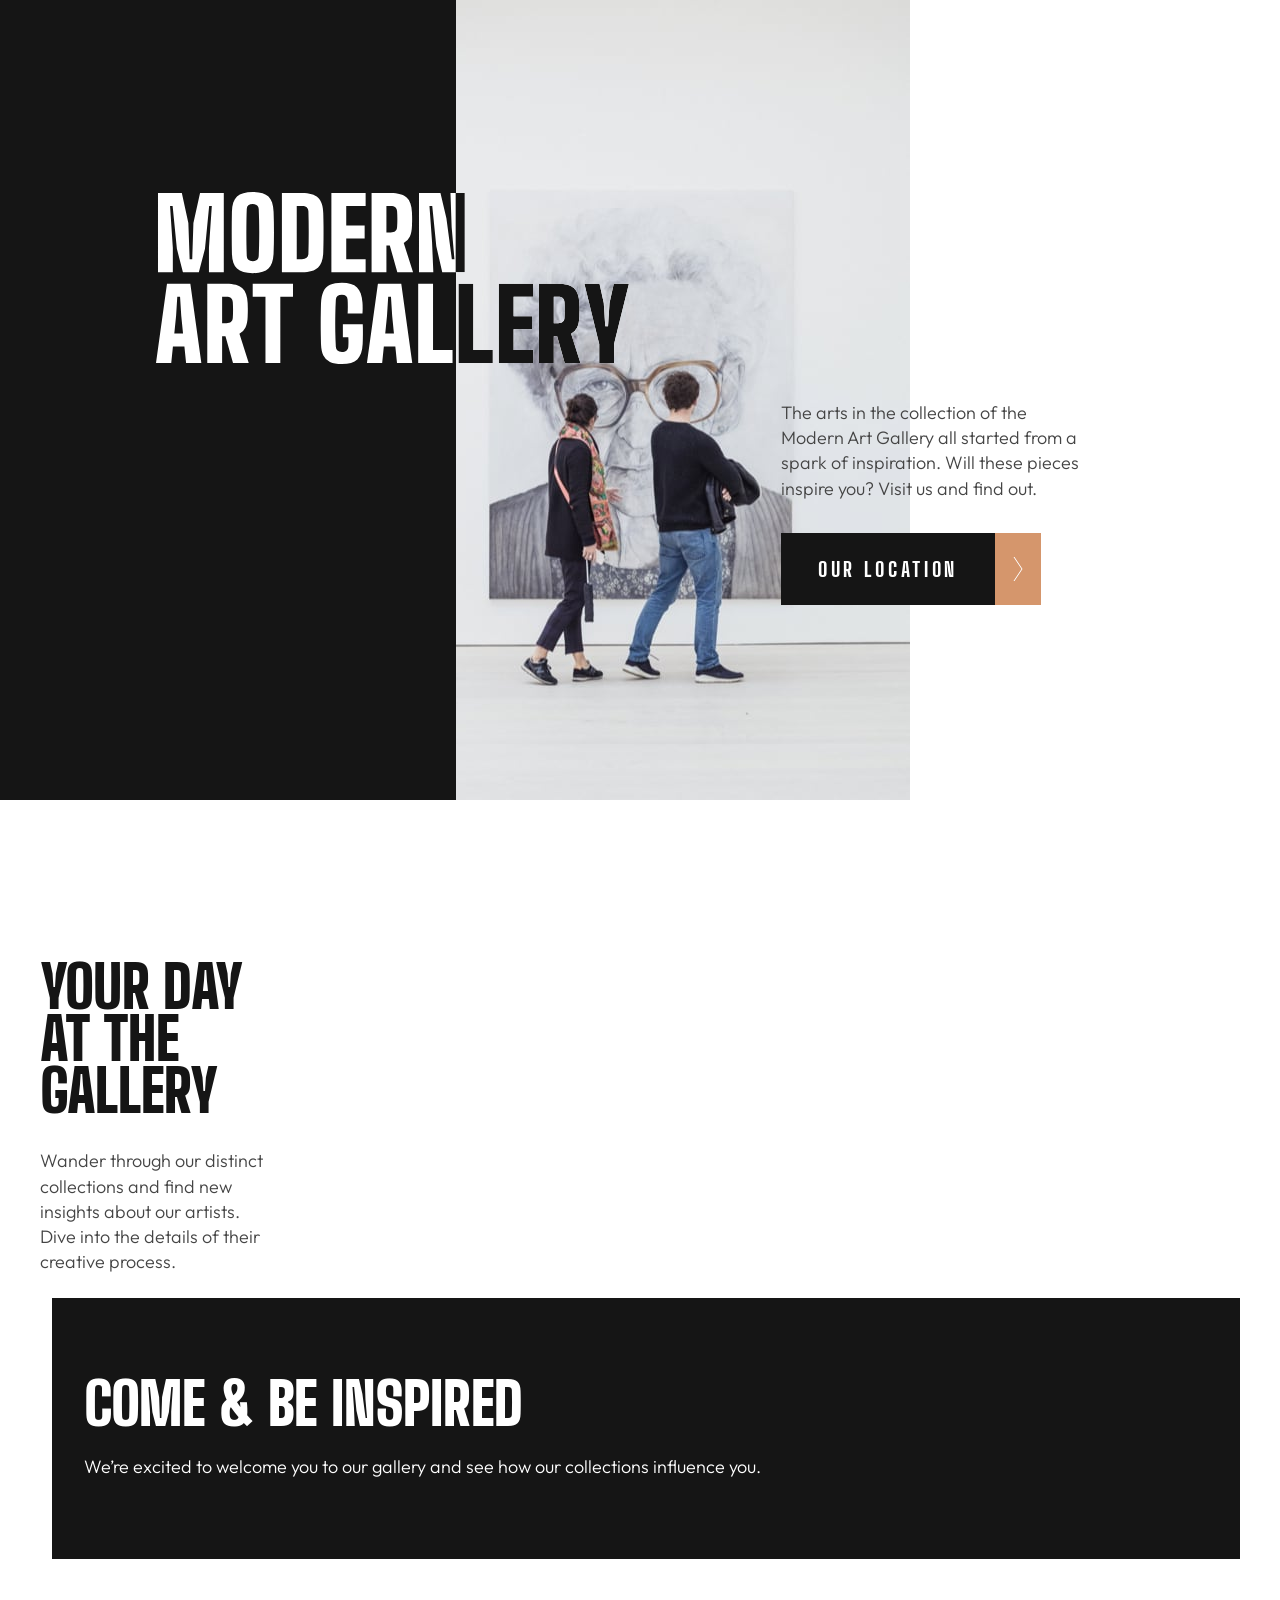
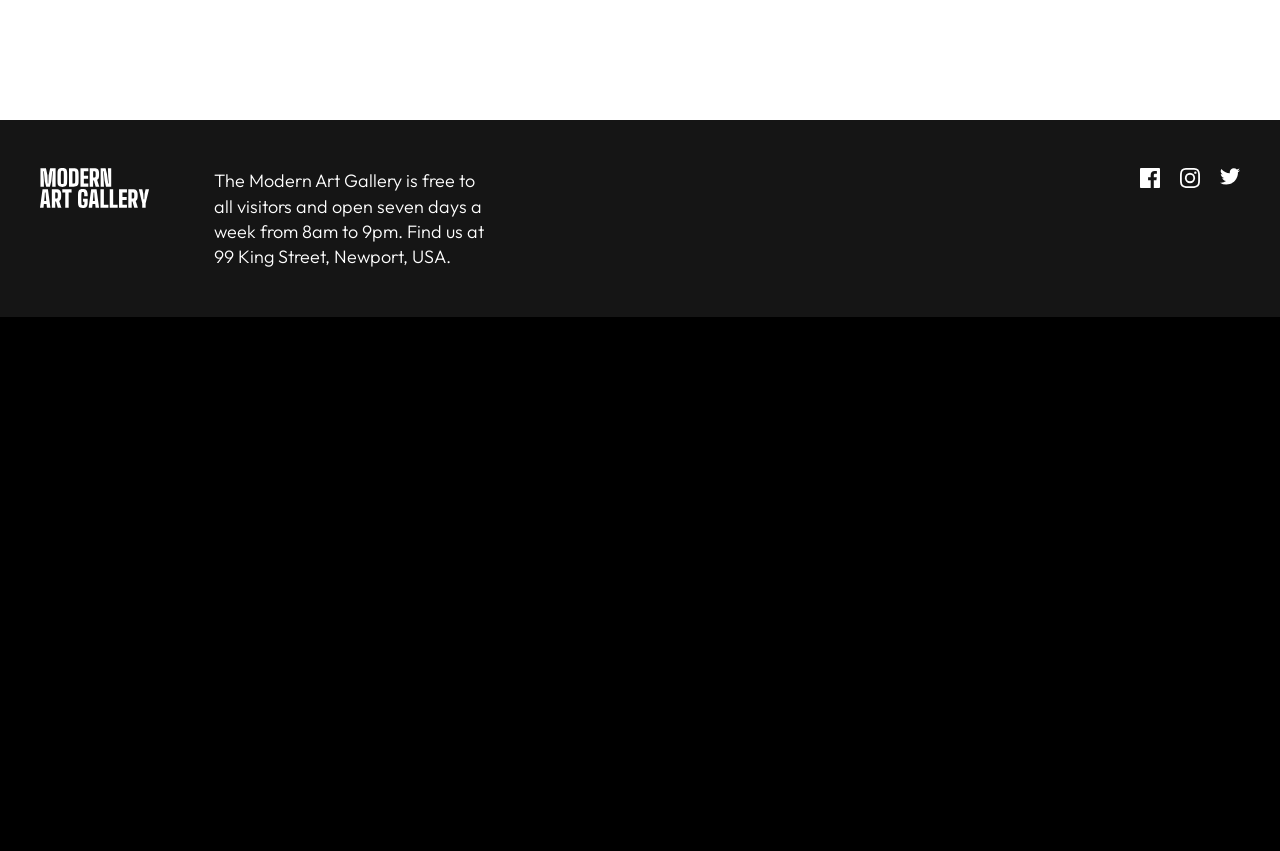
==== commit d2117e45: "Added layout design for main page desktop view" ====
--- a/index.html
+++ b/index.html
@@ -8,93 +8,96 @@
     <title>Art Gallery | Welcome</title>
   </head>
   <body>
-    <main class='container'>
-      <picture class='hero-img'>
-        <source media='(min-width: 1440px)' srcset='./assets/desktop/image-hero.jpg 1x, ./assets/desktop/image-hero@2x.jpg 2x' />
-        <source media='(min-width: 768px)' srcset='./assets/tablet/image-hero.jpg 1x, ./assets/tablet/image-hero@2x.jpg 2x' /> 
-        <source srcset='./assets/mobile/image-hero@2x.jpg '>
-        <img src='./assets/mobile/image-hero.jpg' alt=''>
-      </picture>
-      <div class='gallery-info section-wrapper'>
-        <h1 class='text-preset-1'>MODERN ART GALLERY</h1>
-        <p class='text-preset-7'>
-          The arts in the collection of the Modern Art Gallery all started
-          from a spark of inspiration. Will these pieces inspire you? Visit
-          us and find out.
-        </p>
-        <a href='location.html' class='button text-preset-6' tabindex='0'>
-          <p class='text-preset-6 button-text'>OUR LOCATION</p>
-          <div class='button-icon'>
-            <img src='./assets/icon-arrow-right.svg' alt='' class='hero-image'>
+    <div class='body-container'>
+      <main class='section-container'>
+        <div class='logo-div'>
+           <div class='logo'></div>
+        </div>
+        <picture class='hero-img'>
+          <source media='(min-width: 1024px)' srcset='./assets/desktop/image-hero.jpg 1x, ./assets/desktop/image-hero@2x.jpg 2x' >
+          <source media='(min-width: 768px)' srcset='./assets/tablet/image-hero.jpg 1x, ./assets/tablet/image-hero@2x.jpg 2x' >
+          <source srcset='./assets/mobile/image-hero@2x.jpg'>
+          <img src='./assets/mobile/image-hero.jpg' alt=''>
+        </picture>
+        <div class='gallery-info section-wrapper'>
+          <h1 class='text-preset-1'>MODERN ART GALLERY</h1>
+          <p class='text-preset-7'>
+            The arts in the collection of the Modern Art Gallery all started
+            from a spark of inspiration. Will these pieces inspire you? Visit
+            us and find out.
+          </p>
+          <a href='location.html' class='button text-preset-6' tabindex='0'>
+            <p class='text-preset-6 button-text'>OUR LOCATION</p>
+            <div class='button-icon'>
+              <img src='./assets/icon-arrow-right.svg' alt='' class='hero-image'>
+            </div>
+          </a>
+        </div>
+      </main>
+      <div class='gallery section-container'>
+        <section class='gallery-section'>
+          <picture class='gallery-img'>
+            <source media='(min-width: 1024px)' srcset='./assets/desktop/image-grid-1.jpg 1x, ./assets/desktop/image-grid-1@2x.jpg 2x' >
+            <source media='(min-width: 768px)' srcset='./assets/tablet/image-grid-1.jpg 1x, ./assets/tablet/image-grid-1@2x.jpg 2x' >
+            <source srcset='./assets/mobile/image-grid-1@2x.jpg' >
+            <img src='./assets/mobile/image-grid-1.jpg' alt=''>
+          </picture>
+          <div class='gallery-section-info'>
+            <h2 class='text-preset-3'>YOUR DAY AT THE GALLERY</h2>
+            <p class='text-preset-7'>
+              Wander through our distinct collections and find new insights about
+              our artists. Dive into the details of their creative process.
+            </p>
           </div>
-        </a>
+        </section>
+        <section class='inspiration-section'>
+          <picture class='image2'>
+            <source media='(min-width: 1024px)' srcset='./assets/desktop/image-grid-2.jpg 1x, ./assets/desktop/image-grid-2@2x.jpg 2x' >
+            <source media='(min-width: 768px)' srcset='./assets/tablet/image-grid-2.jpg 1x, ./assets/tablet/image-grid-2@2x.jpg 2x' >
+            <source srcset='./assets/mobile/image-grid-2@2x.jpg' >
+            <img src='./assets/mobile/image-grid-2.jpg' alt=''>
+          </picture>
+          <picture class='image3'>
+            <source media='(min-width: 1024px)' srcset='./assets/desktop/image-grid-3.jpg 1x, ./assets/desktop/image-grid-3@2x.jpg 2x' >
+            <source media='(min-width: 768px)' srcset='./assets/tablet/image-grid-3.jpg 1x, ./assets/tablet/image-grid-3@2x.jpg 2x' >
+            <source srcset='./assets/mobile/image-grid-3@2x.jpg' >
+            <img src='./assets/mobile/image-grid-3.jpg' alt=''>
+          </picture>
+          <div class='dark-wrapper info'>
+            <h2 class='text-preset-3'>COME &amp; BE INSPIRED</h2>
+            <p class='text-preset-7'>
+              We’re excited to welcome you to our gallery and see how our collections
+              influence you.
+            </p>
+          </div>
+        </section>
       </div>
-    </main>
-
-    <div class='gallery container'>
-      <section class='gallery-section'>
-        <picture class='gallery-img'>
-          <source media='(min-width: 1440px)' srcset='./assets/desktop/image-grid-1.jpg 1x, ./assets/desktop/image-grid-1@2x.jpg 2x' />
-          <source media='(min-width: 768px)' srcset='./assets/tablet/image-grid-1.jpg 1x, ./assets/tablet/image-grid-1@2x.jpg 2x' />
-          <source srcset='./assets/mobile/image-grid-1@2x.jpg' />
-          <img src='./assets/mobile/image-grid-1.jpg' alt=''>
-        </picture>
-        <div class='gallery-section-info'>
-          <h2 class='text-preset-3'>YOUR DAY AT THE GALLERY</h2>
+      <footer class='footer'>
+        <div class='footer-info'>
+          <img src='./assets/logo-light.svg' alt='Modern Art Gallery' class='footer-logo'>
           <p class='text-preset-7'>
-            Wander through our distinct collections and find new insights about
-            our artists. Dive into the details of their creative process.
+            The Modern Art Gallery is free to all visitors and open seven days a week
+            from 8am to 9pm. Find us at 99 King Street, Newport, USA.
           </p>
         </div>
-      </section>
-      <section class='inspiration-section'>
-        <picture class='image2'>
-          <source media='(min-width: 1440px)' srcset='./assets/desktop/image-grid-2.jpg 1x, ./assets/desktop/image-grid-2@2x.jpg 2x' />
-          <source media='(min-width: 768px)' srcset='./assets/tablet/image-grid-2.jpg 1x, ./assets/tablet/image-grid-2@2x.jpg 2x' />
-          <source srcset='./assets/mobile/image-grid-2@2x.jpg' />
-          <img src='./assets/mobile/image-grid-2.jpg' alt=''>
-        </picture>
-        <picture class='image3'>
-          <source media='(min-width: 1440px)' srcset='./assets/desktop/image-grid-3.jpg 1x, ./assets/desktop/image-grid-3@2x.jpg 2x' />
-          <source media='(min-width: 768px)' srcset='./assets/tablet/image-grid-3.jpg 1x, ./assets/tablet/image-grid-3@2x.jpg 2x' />
-          <source srcset='./assets/mobile/image-grid-3@2x.jpg' />
-          <img src='./assets/mobile/image-grid-3.jpg' alt=''>
-        </picture>
-        <div class='dark-wrapper info'>
-          <h2 class='text-preset-3'>COME &amp; BE INSPIRED</h2>
-          <p class='text-preset-7'>
-            We’re excited to welcome you to our gallery and see how our collections
-            influence you.
-          </p>
+        <div class='social-media-icons'>
+          <a href='https://www.facebook.com' class='icon' aria-label='Go to Facebook' tabindex='0'>
+            <svg width="20" height="20" xmlns="http://www.w3.org/2000/svg" aria-hidden='true' >
+              <path d="M18.896 0H1.104C.494 0 0 .494 0 1.104v17.793C0 19.506.494 20 1.104 20h9.58v-7.745H8.076V9.237h2.606V7.01c0-2.583 1.578-3.99 3.883-3.99 1.104 0 2.052.082 2.329.119v2.7h-1.598c-1.254 0-1.496.597-1.496 1.47v1.928h2.989l-.39 3.018h-2.6V20h5.098c.608 0 1.102-.494 1.102-1.104V1.104C20 .494 19.506 0 18.896 0Z" fill="#FFF"/>
+            </svg>
+          </a>
+          <a href='https://www.instagram.com' class='icon' aria-label='Go to Instagram' tabindex='0'>
+            <svg width="20" height="20" xmlns="http://www.w3.org/2000/svg" aria-hidden='true'>
+              <path d="M10 1.802c2.67 0 2.987.01 4.042.059 2.71.123 3.975 1.409 4.099 4.099.048 1.054.057 1.37.057 4.04 0 2.672-.01 2.988-.057 4.042-.124 2.687-1.387 3.975-4.1 4.099-1.054.048-1.37.058-4.041.058-2.67 0-2.987-.01-4.04-.058-2.718-.124-3.977-1.416-4.1-4.1-.048-1.054-.058-1.37-.058-4.041 0-2.67.01-2.986.058-4.04.124-2.69 1.387-3.977 4.1-4.1 1.054-.048 1.37-.058 4.04-.058ZM10 0C7.284 0 6.944.012 5.877.06 2.246.227.227 2.242.061 5.877.01 6.944 0 7.284 0 10s.012 3.057.06 4.123c.167 3.632 2.182 5.65 5.817 5.817 1.067.048 1.407.06 4.123.06s3.057-.012 4.123-.06c3.629-.167 5.652-2.182 5.816-5.817.05-1.066.061-1.407.061-4.123s-.012-3.056-.06-4.122C19.777 2.249 17.76.228 14.124.06 13.057.01 12.716 0 10 0Zm0 4.865a5.135 5.135 0 1 0 0 10.27 5.135 5.135 0 0 0 0-10.27Zm0 8.468a3.333 3.333 0 1 1 0-6.666 3.333 3.333 0 0 1 0 6.666Zm5.338-9.87a1.2 1.2 0 1 0 0 2.4 1.2 1.2 0 0 0 0-2.4Z" fill="#FFF"/>
+            </svg>
+          </a>
+          <a href='https://www.x.com' class='icon' aria-label='Go to x formerly Twitter' tabindex='0'>
+            <svg width="20" height="17" xmlns="http://www.w3.org/2000/svg" aria-hidden='true'>
+              <path d="M20 2.172a8.192 8.192 0 0 1-2.357.646 4.11 4.11 0 0 0 1.805-2.27 8.22 8.22 0 0 1-2.606.996A4.096 4.096 0 0 0 13.847.248c-2.65 0-4.596 2.472-3.998 5.037A11.648 11.648 0 0 1 1.392 1a4.109 4.109 0 0 0 1.27 5.478 4.086 4.086 0 0 1-1.858-.513c-.045 1.9 1.318 3.679 3.291 4.075a4.113 4.113 0 0 1-1.853.07 4.106 4.106 0 0 0 3.833 2.849A8.25 8.25 0 0 1 0 14.658a11.616 11.616 0 0 0 6.29 1.843c7.618 0 11.923-6.434 11.663-12.205A8.354 8.354 0 0 0 20 2.172Z" fill="#FFF"/>
+            </svg>
+          </a>
         </div>
-      </section>
+      </footer>
     </div>
-
-    <footer class='footer'>
-      <div class='footer-info'>
-        <img src='./assets/logo-light.svg' alt='Modern Art Gallery' class='footer-logo'>
-        <p class='text-preset-7'>
-          The Modern Art Gallery is free to all visitors and open seven days a week
-          from 8am to 9pm. Find us at 99 King Street, Newport, USA.
-        </p>
-      </div>
-      <div class='social-media-icons'>
-        <a href='https://www.facebook.com' class='icon' aria-label='Go to Facebook' tabindex='0'>
-          <svg width="20" height="20" xmlns="http://www.w3.org/2000/svg" aria-hidden='true' >
-            <path d="M18.896 0H1.104C.494 0 0 .494 0 1.104v17.793C0 19.506.494 20 1.104 20h9.58v-7.745H8.076V9.237h2.606V7.01c0-2.583 1.578-3.99 3.883-3.99 1.104 0 2.052.082 2.329.119v2.7h-1.598c-1.254 0-1.496.597-1.496 1.47v1.928h2.989l-.39 3.018h-2.6V20h5.098c.608 0 1.102-.494 1.102-1.104V1.104C20 .494 19.506 0 18.896 0Z" fill="#FFF"/>
-          </svg>
-        </a>
-        <a href='https://www.instagram.com' class='icon' aria-label='Go to Instagram' tabindex='0'>
-          <svg width="20" height="20" xmlns="http://www.w3.org/2000/svg" aria-hidden='true'>
-            <path d="M10 1.802c2.67 0 2.987.01 4.042.059 2.71.123 3.975 1.409 4.099 4.099.048 1.054.057 1.37.057 4.04 0 2.672-.01 2.988-.057 4.042-.124 2.687-1.387 3.975-4.1 4.099-1.054.048-1.37.058-4.041.058-2.67 0-2.987-.01-4.04-.058-2.718-.124-3.977-1.416-4.1-4.1-.048-1.054-.058-1.37-.058-4.041 0-2.67.01-2.986.058-4.04.124-2.69 1.387-3.977 4.1-4.1 1.054-.048 1.37-.058 4.04-.058ZM10 0C7.284 0 6.944.012 5.877.06 2.246.227.227 2.242.061 5.877.01 6.944 0 7.284 0 10s.012 3.057.06 4.123c.167 3.632 2.182 5.65 5.817 5.817 1.067.048 1.407.06 4.123.06s3.057-.012 4.123-.06c3.629-.167 5.652-2.182 5.816-5.817.05-1.066.061-1.407.061-4.123s-.012-3.056-.06-4.122C19.777 2.249 17.76.228 14.124.06 13.057.01 12.716 0 10 0Zm0 4.865a5.135 5.135 0 1 0 0 10.27 5.135 5.135 0 0 0 0-10.27Zm0 8.468a3.333 3.333 0 1 1 0-6.666 3.333 3.333 0 0 1 0 6.666Zm5.338-9.87a1.2 1.2 0 1 0 0 2.4 1.2 1.2 0 0 0 0-2.4Z" fill="#FFF"/>
-          </svg>
-        </a>
-        <a href='https://www.x.com' class='icon' aria-label='Go to x formerly Twitter' tabindex='0'>
-          <svg width="20" height="17" xmlns="http://www.w3.org/2000/svg" aria-hidden='true'>
-            <path d="M20 2.172a8.192 8.192 0 0 1-2.357.646 4.11 4.11 0 0 0 1.805-2.27 8.22 8.22 0 0 1-2.606.996A4.096 4.096 0 0 0 13.847.248c-2.65 0-4.596 2.472-3.998 5.037A11.648 11.648 0 0 1 1.392 1a4.109 4.109 0 0 0 1.27 5.478 4.086 4.086 0 0 1-1.858-.513c-.045 1.9 1.318 3.679 3.291 4.075a4.113 4.113 0 0 1-1.853.07 4.106 4.106 0 0 0 3.833 2.849A8.25 8.25 0 0 1 0 14.658a11.616 11.616 0 0 0 6.29 1.843c7.618 0 11.923-6.434 11.663-12.205A8.354 8.354 0 0 0 20 2.172Z" fill="#FFF"/>
-          </svg>
-        </a>
-      </div>
-    </footer>
   </body>
 </html>
--- a/style.css
+++ b/style.css
@@ -19,7 +19,7 @@
 /**********************************************************************/
 
 @font-face {
-  font-family: 'Big Shoulders Display, Black';
+  font-family: "Big Shoulders Display Black";
   src: url('./assets/fonts/BigShouldersDisplay/BigShouldersDisplay-Black.ttf') format('truetype');
   font-weight: 900;
   font-style: normal;
@@ -27,7 +27,7 @@
 }
 
 @font-face {
-  font-family: 'Big Shoulders Display, ExtraBold';
+  font-family: "Big Shoulders Display ExtraBold";
   src: url('./assets/fonts/BigShouldersDisplay/BigShouldersDisplay-ExtraBold.ttf') format('truetype');
   font-style: normal;
   font-weight: 800;
@@ -52,8 +52,8 @@
   --white-custom: #ffffff;
   
   /* Typography */
-  --heading-font: 'Big Shoulders Display, Black', 'Arial Narrow', Impact, sans-serif;
-  --heading-font-bold: 'Big Shoulders Display, ExtraBold', 'Arial Narrow', Impact, sans-serif;
+  --heading-font: 'Big Shoulders Display Black', 'Arial Narrow', Impact, sans-serif;
+  --heading-font-bold: 'Big Shoulders Display ExtraBold', 'Arial Narrow', Impact, sans-serif;
   --font-body: 'Outfit, Light', system-ui, -apple-system, BlinkMacSystemFont, 'Segoe UI', Century Gothic, sans-serif;
 
   /* Spacing */
@@ -119,9 +119,7 @@
   -webkit-font-smoothing: antialiased;
   font-size: 1rem;
   height: 100dvh;
-  display: grid;
-  grid-template-rows: auto 1fr auto;
-  gap: clamp(6.25rem, 0.5357rem + 11.9048vw, 11.25rem);
+  background-color: #000000;
 }
 
 img,
@@ -284,6 +282,42 @@
   transition: 0.3s ease;
 }
 
+.logo-div {
+  display: none;
+  background-color: var(--bg-dark);
+  max-width: 28.5rem;
+  z-index: 5;
+
+  & .logo {
+    position: relative;
+    width: 32rem;
+    height: 10.75rem;
+    background-color: var(--bg-light);
+    mask: url('./assets/logo-light.svg') no-repeat center / contain;
+    z-index: 10;
+    top: 24%;
+    left: 27%;
+  }
+
+  & .logo::before {
+    content: '';
+    position: absolute;
+    top: 0;
+    left: 0;
+    width: 100%;
+    height: 100%;
+    background-color: var(--bg-dark);
+    mask: url('./assets/logo-dark.svg') no-repeat center / contain;
+    clip-path: inset(0 0 0 62%);
+  }
+
+  @media (min-width: 1024px) {
+    display: grid;
+    grid-column: 1;
+    grid-row: 1; 
+  }
+}
+
 
 /**********************************************************************/
 /* #endregion */
@@ -292,8 +326,18 @@
 /**********************************************************************/
 /* #region 5 Global Layout */
 /**********************************************************************/
-
-.container {
+.body-container {
+  max-width: 90rem;
+  display: grid;
+  grid-template-rows: auto 1fr auto;
+  gap: clamp(6.25rem, 0.5357rem + 11.9048vw, 11.25rem);
+  place-self: center;
+  background-color: var(--bg-light);
+}
+
+
+.section-container {
+  position: relative;
   display: grid;
   grid-template-rows: auto 1fr;
   gap: var(--spacing-400);
@@ -315,11 +359,27 @@
     }
 
     .gallery-info {
-      z-index: 2;
+      z-index: 3;
       margin-right: var(--spacing-600);
       justify-self: end;
       align-self: center;
       max-width: 21.1875rem;
+    }
+  }
+
+  @media (min-width: 1024px) {
+    .gallery-info {
+      position: absolute;
+      top: 50%;
+      right: 10%;
+    }
+    .gallery-info h1 {
+      display: none;
+    }
+
+    .hero-img {
+      z-index: 2;
+      place-self: center;
     }
   }
 }
@@ -390,7 +450,7 @@
 /* #region 6 Section Specific */
 /**********************************************************************/
 
-.gallery.container {
+.gallery.section-container {
   @media (min-width: 768px) {
     padding: 0 var(--spacing-500);
     gap: var(--spacing-150);
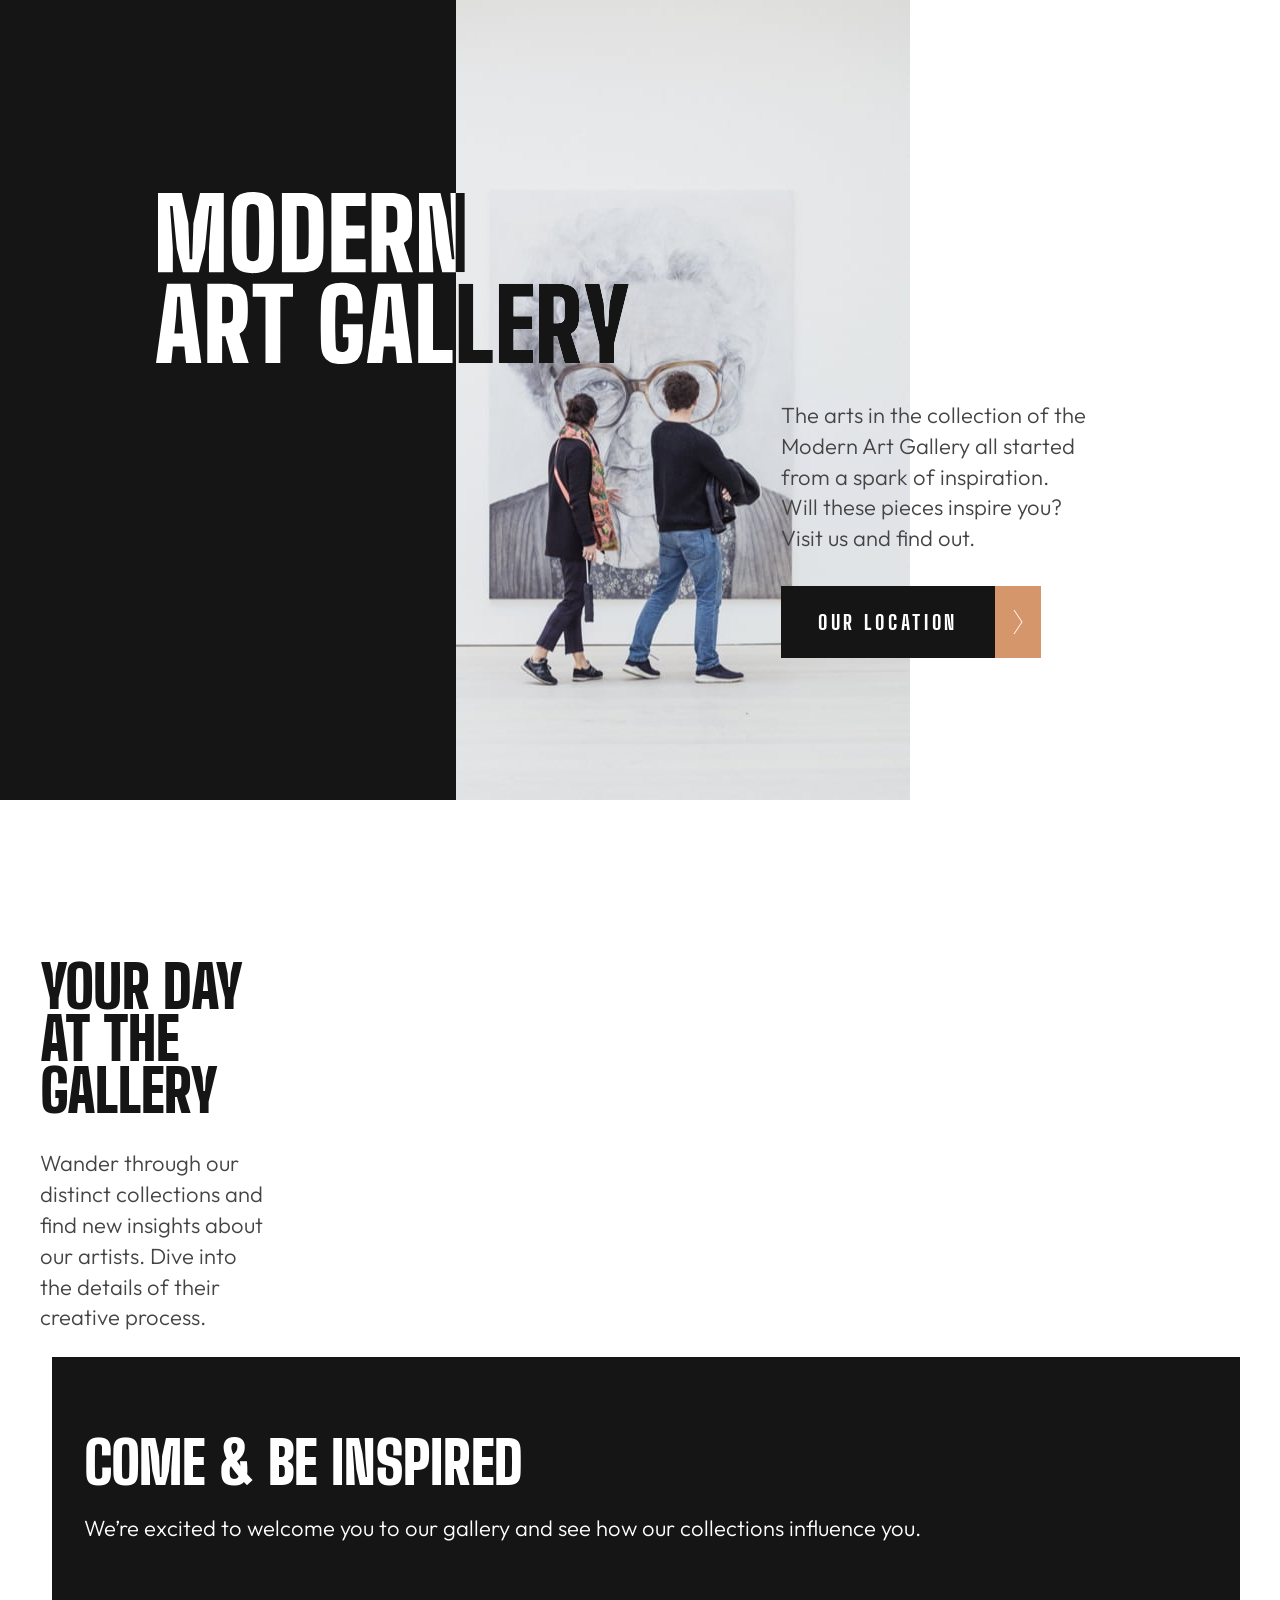
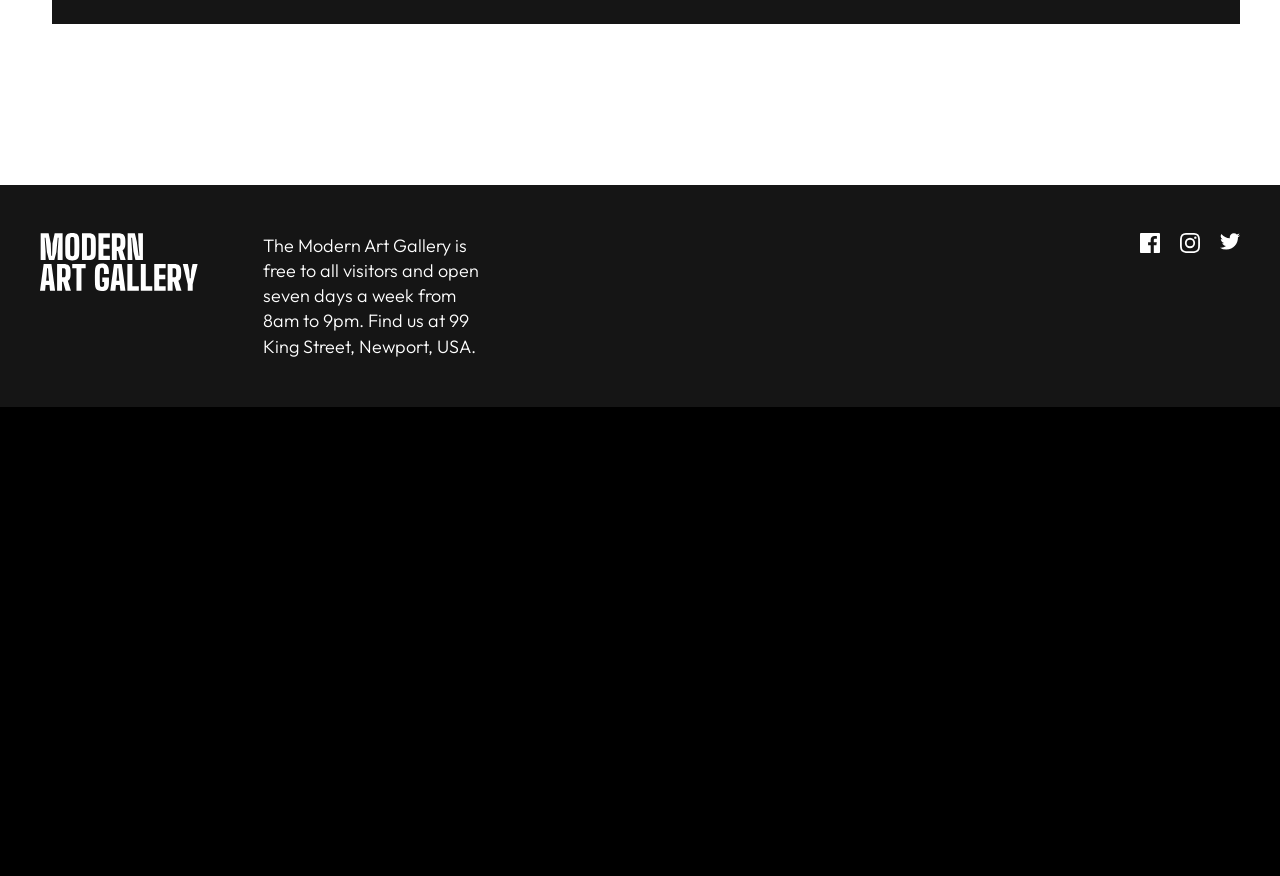
==== commit 02262ea6: "Refactored text preset classes" ====
--- a/index.html
+++ b/index.html
@@ -20,14 +20,14 @@
           <img src='./assets/mobile/image-hero.jpg' alt=''>
         </picture>
         <div class='gallery-info section-wrapper'>
-          <h1 class='text-preset-1'>MODERN ART GALLERY</h1>
-          <p class='text-preset-7'>
+          <h1>MODERN ART GALLERY</h1>
+          <p class='text'>
             The arts in the collection of the Modern Art Gallery all started
             from a spark of inspiration. Will these pieces inspire you? Visit
             us and find out.
           </p>
-          <a href='location.html' class='button text-preset-6' tabindex='0'>
-            <p class='text-preset-6 button-text'>OUR LOCATION</p>
+          <a href='location.html' class='button' tabindex='0'>
+            <p class=' button-text'>OUR LOCATION</p>
             <div class='button-icon'>
               <img src='./assets/icon-arrow-right.svg' alt='' class='hero-image'>
             </div>
@@ -43,8 +43,8 @@
             <img src='./assets/mobile/image-grid-1.jpg' alt=''>
           </picture>
           <div class='gallery-section-info'>
-            <h2 class='text-preset-3'>YOUR DAY AT THE GALLERY</h2>
-            <p class='text-preset-7'>
+            <h2>YOUR DAY AT THE GALLERY</h2>
+            <p class='text'>
               Wander through our distinct collections and find new insights about
               our artists. Dive into the details of their creative process.
             </p>
@@ -64,8 +64,8 @@
             <img src='./assets/mobile/image-grid-3.jpg' alt=''>
           </picture>
           <div class='dark-wrapper info'>
-            <h2 class='text-preset-3'>COME &amp; BE INSPIRED</h2>
-            <p class='text-preset-7'>
+            <h2>COME &amp; BE INSPIRED</h2>
+            <p class='text'>
               We’re excited to welcome you to our gallery and see how our collections
               influence you.
             </p>
@@ -75,7 +75,7 @@
       <footer class='footer'>
         <div class='footer-info'>
           <img src='./assets/logo-light.svg' alt='Modern Art Gallery' class='footer-logo'>
-          <p class='text-preset-7'>
+          <p class='footer-text'>
             The Modern Art Gallery is free to all visitors and open seven days a week
             from 8am to 9pm. Find us at 99 King Street, Newport, USA.
           </p>
--- a/style.css
+++ b/style.css
@@ -55,6 +55,25 @@
   --heading-font: 'Big Shoulders Display Black', 'Arial Narrow', Impact, sans-serif;
   --heading-font-bold: 'Big Shoulders Display ExtraBold', 'Arial Narrow', Impact, sans-serif;
   --font-body: 'Outfit, Light', system-ui, -apple-system, BlinkMacSystemFont, 'Segoe UI', Century Gothic, sans-serif;
+
+  /* Font Size */
+  --font-xs: 1.125rem;        /* 18px  */
+  --font-sm: 1.25rem;         /* 20px  */
+  --font-base: 1.375rem;      /* 22px  */
+  --font-lg: 2.25rem;         /* 36px  */
+  --font-xl: clamp(3.125rem, 2.4107rem + 1.4881vw, 3.75rem);    /* 50px - 60px */
+  --font-2xl: clamp(3.4375rem, 2.3661rem + 2.2321vw, 4.375rem);  /* 55px - 70px */
+  --font-3xl: clamp(3.75rem, 3.1071rem + 3.2143vw, 6rem);  /* 60px - 70px - 96px */
+
+  /* Line Height */
+  --tracking-tight: 0.9;
+  --tracking-normal: 1;
+  --tracking-large: 1.4;
+  
+  /* Letter Spacing */
+  --letter-spacing-normal: 0;
+  --letter-spacing-wide: 0.182em;
+
 
   /* Spacing */
   --spacing-0: 0;             /* 0px  */
@@ -171,47 +190,43 @@
 /* #region 3 Preset / Utility classes */
 /**********************************************************************/
 
-.text-preset-1 {
-  line-height: 0.9;
+h1 {
+  line-height: var(--tracking-tight);
   font-family: var(--heading-font);
-  font-size: clamp(3.75rem, 3.1071rem + 3.2143vw, 6rem);
-}
-
-.text-preset-2 {
+  font-size: var(--font-3xl);
+}
+
+h2 {
   font-family: var(--heading-font);
+  font-size: var(--font-xl);
   line-height: clamp(90%, 78.57% + 0.0149vw, 100%);
-  font-size: clamp(3.4375rem, 2.3661rem + 2.2321vw, 4.375rem);
-}
-
-.text-preset-3 {
-  font-family: var(--heading-font);
-  line-height: clamp(90%, 78.57% + 0.0149vw, 100%);
-  font-size: clamp(3.125rem, 2.4107rem + 1.4881vw, 3.75rem);
-}
-
-.text-preset-4 {
-  font-family: var(--heading-font);
-  line-height: 1;
-  font-size: 2.25rem;
-}
-
-.text-preset-5 {
-  line-height: 1.4;
+}
+
+.button-text {
+  text-align: center;
+  width: 100%;
+  color: var(--white-custom);
+  font-family: var(--heading-font-bold);
+  font-size: var(--font-sm);
+  line-height: 0;
+  letter-spacing: var(--letter-spacing-wide);
+}
+
+.text,
+.footer-text {
   font-family: var(--font-body);
-  font-size: 1.375rem;
-}
-
-.text-preset-6 {
-  line-height: 0;
-  letter-spacing: 0.2275rem;
-  font-family: var(--heading-font-bold);
-  font-size: 1.25rem;
-}
-
-.text-preset-7 {
-  line-height: 1.4;
-  font-family: var(--font-body);
-  font-size: 1.125rem;
+  font-size: var(--font-xs);
+  line-height: var(--tracking-large);
+
+  @media (min-width: 1024px) {
+    font-size: var(--font-base);
+  }
+}
+
+.footer-text {
+  @media (min-width: 1024px) {
+    font-size: var(--font-xs);
+  }
 }
 
 
@@ -242,11 +257,6 @@
   }
 }
 
-.button-text {
-    text-align: center;
-    width: 100%;
-    color: var(--white-custom);
-  }
 
 .button:focus-visible {
   outline: var(--spacing-025) solid var(--accent);
@@ -421,6 +431,11 @@
     .footer-logo {
       width: 6.875rem;
       height: 2.49875rem;
+
+      @media (min-width: 1024px) {
+        width: 9.9375rem;
+        height: 3.625rem;
+      }
     }
 
     .social-media-icons {
@@ -439,7 +454,6 @@
       }
     }
   }
-
 
 
 /**********************************************************************/
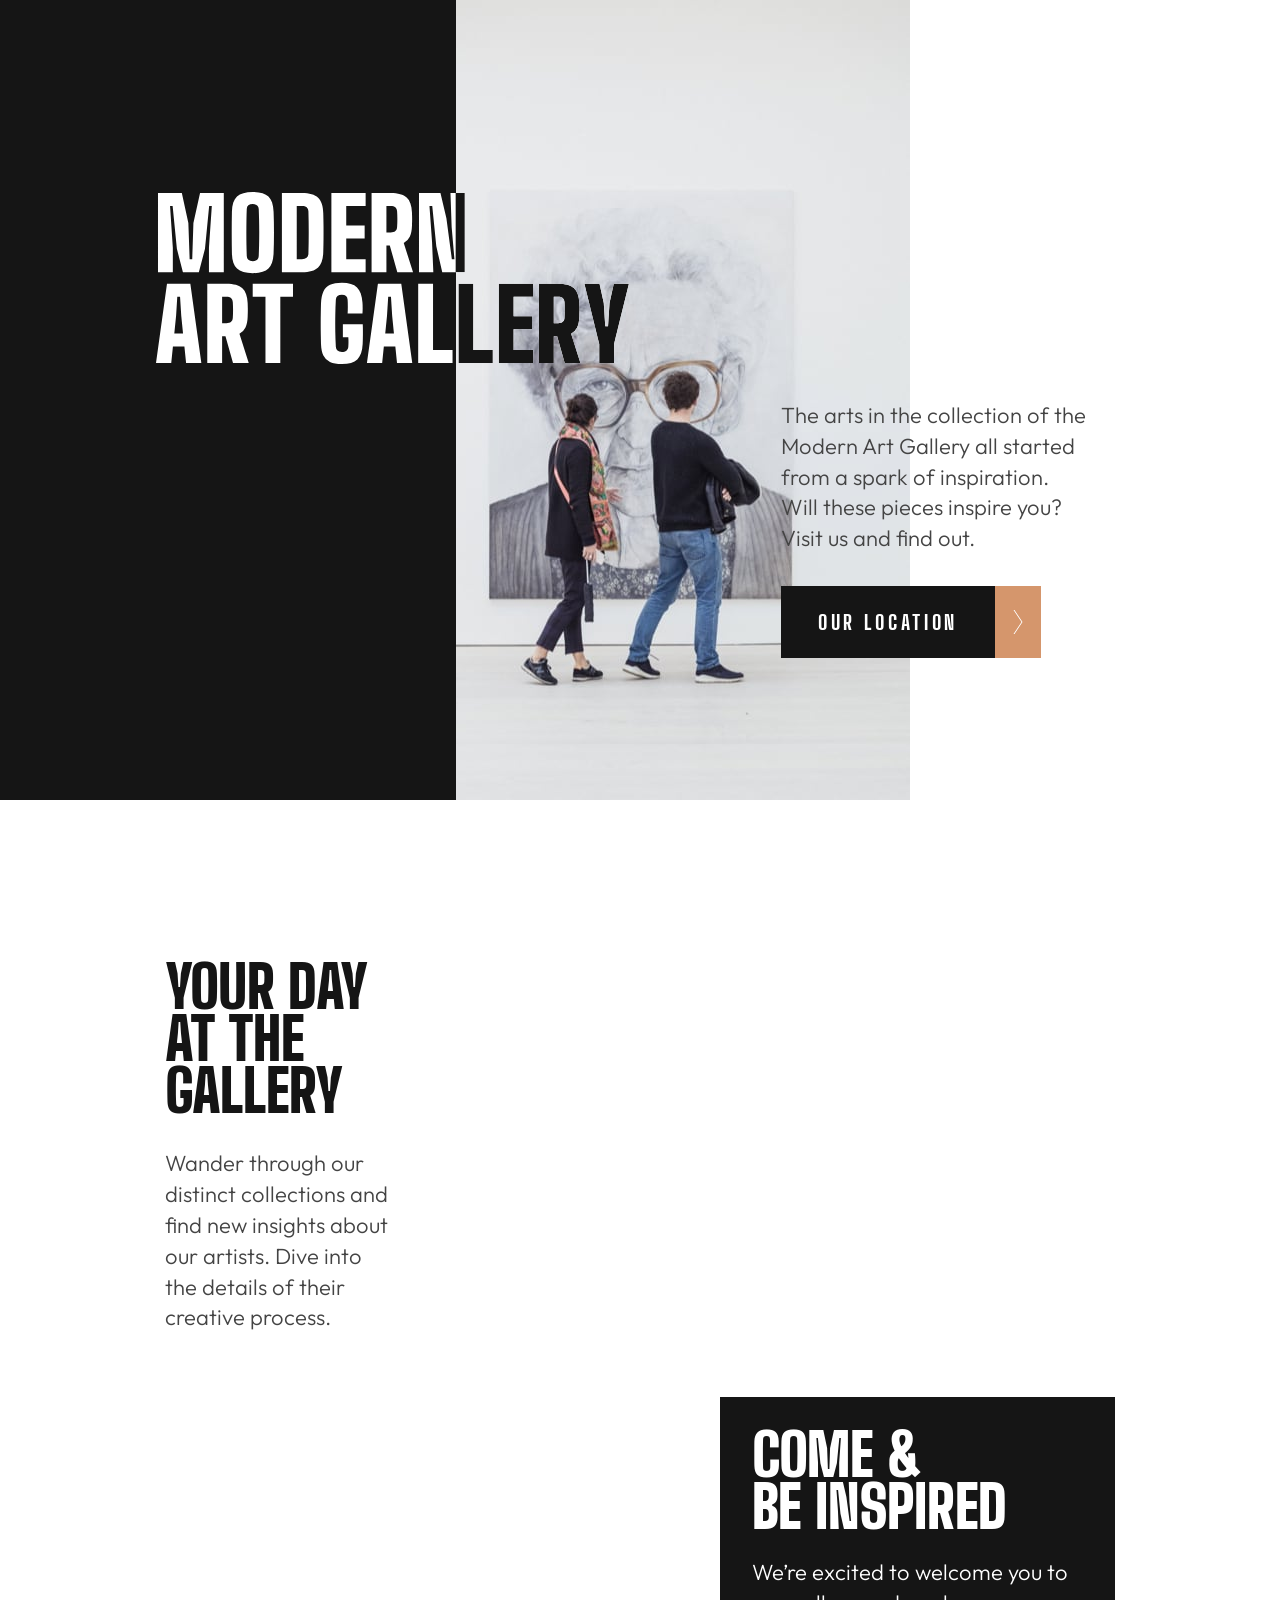
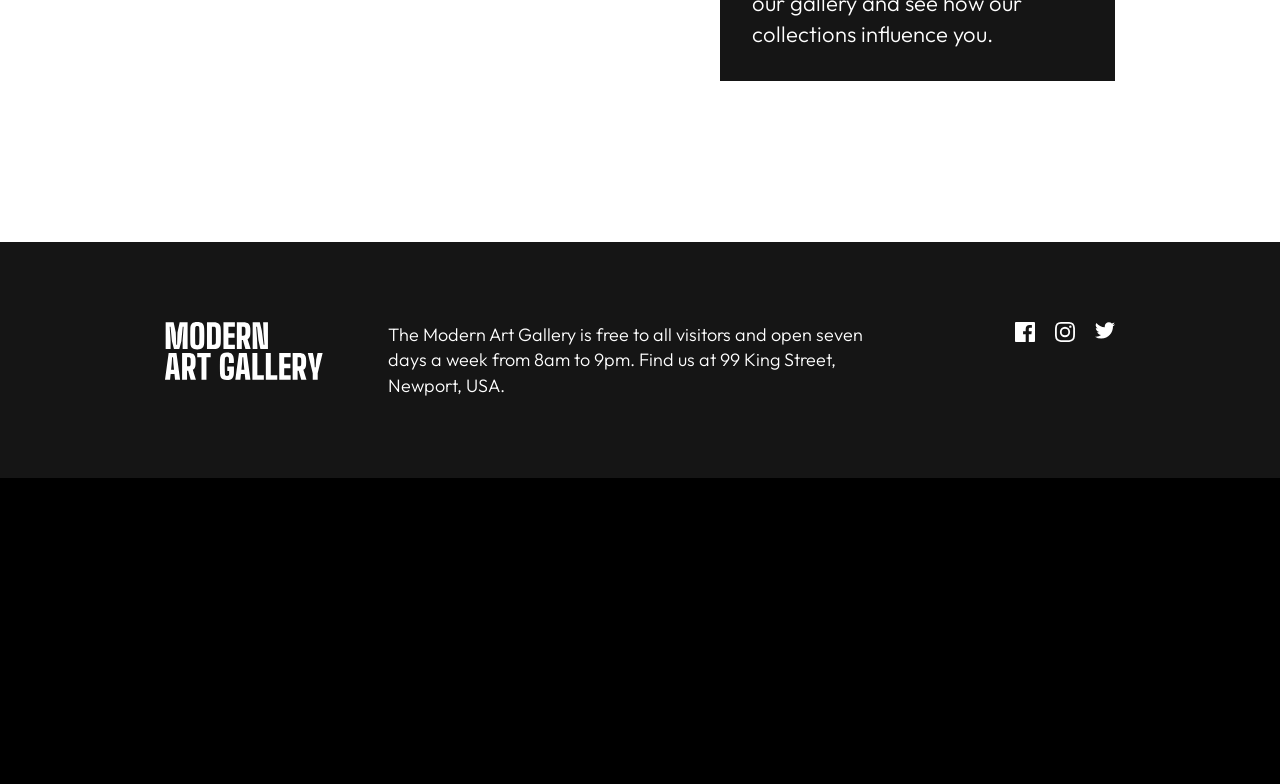
==== commit 3a332c89: "Split css into multiple files to model SMACSS" ====
--- a/index.html
+++ b/index.html
@@ -3,7 +3,8 @@
   <head>
     <meta charset='UTF-8'>
     <meta name='viewport' content='width=device-width, initial-scale=1.0'>
-    <link rel='stylesheet' href='./style.css'>
+    <!-- <link rel='stylesheet' href='./style.css'> -->
+     <link rel='stylesheet' href='./css/main.css'>
     <link rel='shortcut icon' href='./assets/favicon-32x32.png' type='image/x-icon'>
     <title>Art Gallery | Welcome</title>
   </head>
--- a/css/main.css
+++ b/css/main.css
@@ -0,0 +1,3 @@
+@import './base.css';
+@import './layout.css';
+@import './modules.css';
